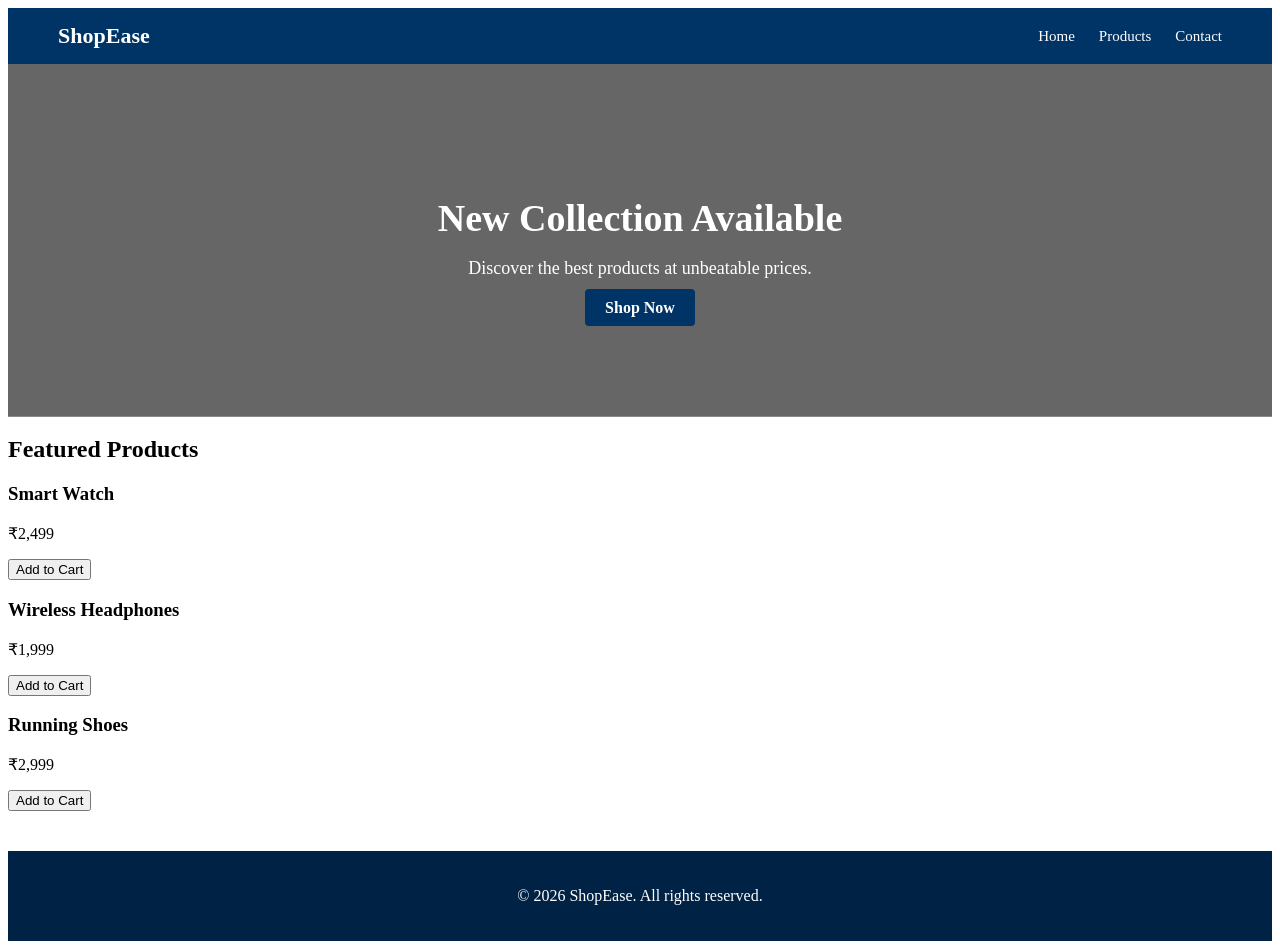
==== index.html @ 4edbe132 "Add files via upload" ====
<!DOCTYPE html>
<html lang="en">
<head>
    <meta charset="UTF-8">
    <meta name="viewport" content="width=device-width, initial-scale=1.0">
    <title>E-Commerce Store</title>
    <link rel="stylesheet" href="style.css">
</head>
<body>

    <!-- Header / Navbar -->
    <header>
        <div class="logo">ShopEase</div>
        <nav>
            <a href="#">Home</a>
            <a href="#products">Products</a>
            <a href="#contact">Contact</a>
        </nav>
    </header>

    <!-- Hero Section -->
    <section class="hero">
        <h1>New Collection Available</h1>
        <p>Discover the best products at unbeatable prices.</p>
        <a href="#products" class="btn">Shop Now</a>
    </section>

    <!-- Products Section -->
    <section id="products" class="products-section">
        <h2>Featured Products</h2>
        <div class="product-container">
            <div class="product-card">
                <h3>Smart Watch</h3>
                <p>₹2,499</p>
                <button>Add to Cart</button>
            </div>
            <div class="product-card">
                <h3>Wireless Headphones</h3>
                <p>₹1,999</p>
                <button>Add to Cart</button>
            </div>
            <div class="product-card">
                <h3>Running Shoes</h3>
                <p>₹2,999</p>
                <button>Add to Cart</button>
            </div>
        </div>
    </section>

    <!-- Footer -->
    <footer>
        <p>&copy; 2026 ShopEase. All rights reserved.</p>
    </footer>

</body>
</html>
---- style.css ----
* General Reset */
body {
    font-family: Arial, sans-serif;
    margin: 0;
    padding: 0;
    background-color: #f9f9f9;
}

/* Header / Navbar */
header {
    background-color: #003366;
    color: white;
    display: flex;
    justify-content: space-between;
    align-items: center;
    padding: 15px 50px;
}

header .logo {
    font-size: 22px;
    font-weight: bold;
}

header nav a {
    color: white;
    text-decoration: none;
    margin-left: 20px;
    font-size: 15px;
}

header nav a:hover {
    color: #ffcc00;
}

/* Hero Section */
.hero {
    background: linear-gradient(rgba(0,0,0,0.6), rgba(0,0,0,0.6)), url('https://images.unsplash.com/photo-1523050854058-8df90110c9f1?auto=format&fit=crop&w=1200&q=80');
    background-size: cover;
    background-position: center;
    color: white;
    text-align: center;
    padding: 100px 20px;
}

.hero h1 {
    font-size: 38px;
    margin-bottom: 10px;
}

.hero p {
    font-size: 18px;
    margin-bottom: 20px;
}

.btn {
    background-color: #003366;
    color: white;
    padding: 10px 20px;
    text-decoration: none;
    border-radius: 4px;
    font-weight: bold;
}

.btn:hover {
    background-color: #002244;
}

/* Courses Section */
.courses-section {
    padding: 40px 20px;
    text-align: center;
}

.course-container {
    display: flex;
    justify-content: center;
    gap: 20px;
    flex-wrap: wrap;
    margin-top: 20px;
}

.course-card {
    background: white;
    padding: 20px;
    border-radius: 6px;
    box-shadow: 0 0 8px rgba(0,0,0,0.1);
    width: 240px;
    text-align: center;
}

.course-card h3 {
    color: #003366;
    margin-bottom: 10px;
}

.course-card p {
    color: #555;
    font-size: 14px;
}

/* Footer Section */
footer 
{
    background-color: #002244;
    color: white;
    text-align: center;
    padding: 20px 0;
    margin-top: 40px;
}
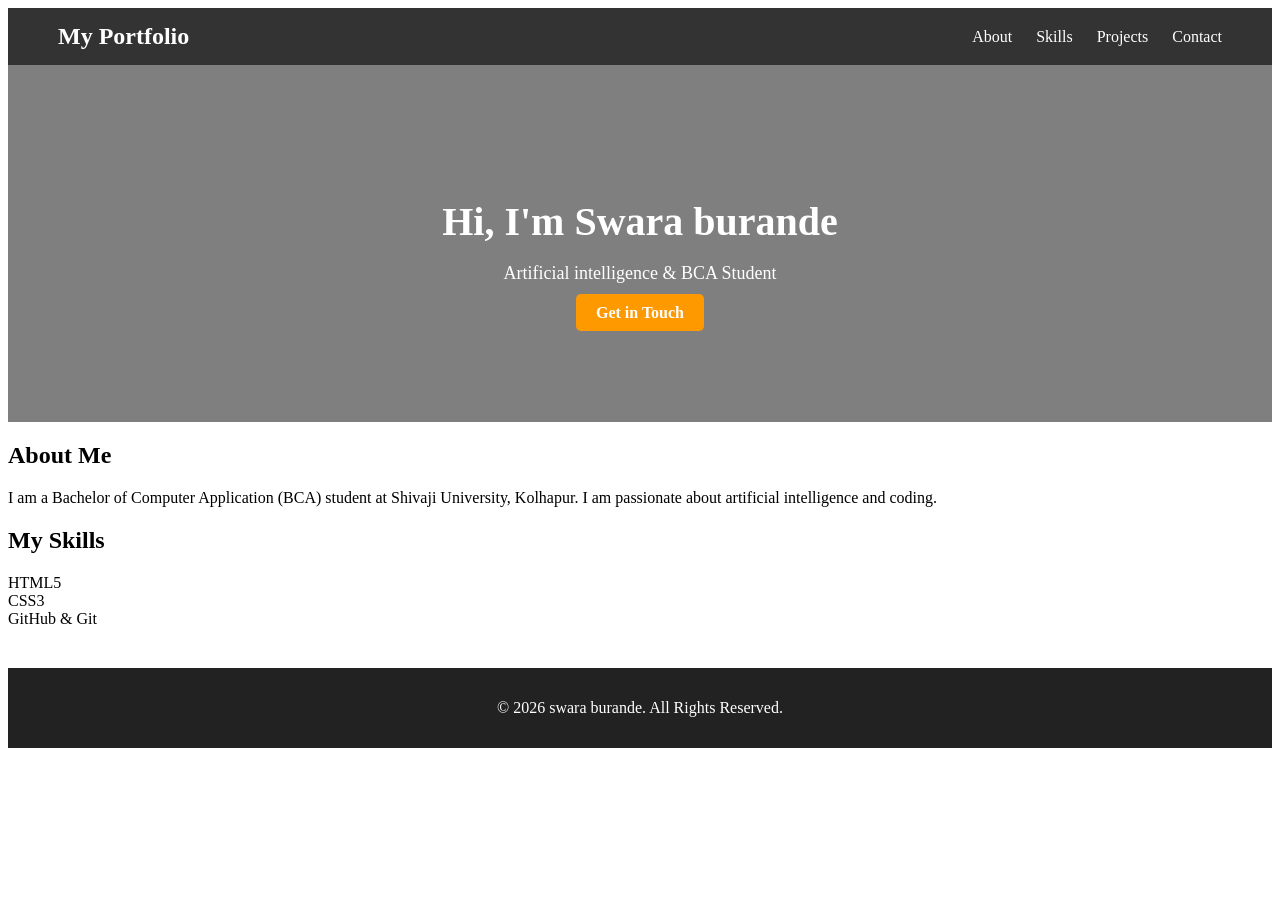
==== commit 6c9f0ccc: "Add files via upload" ====
--- a/index.html
+++ b/index.html
@@ -2,55 +2,46 @@
 <html lang="en">
 <head>
     <meta charset="UTF-8">
-    <meta name="viewport" content="width=device-width, initial-scale=1.0">
-    <title>E-Commerce Store</title>
+    <meta name="viewport" 
+    content="width=device-width, initial-scale=1.0">
+    <title>Portfolio - swara burande</title>
     <link rel="stylesheet" href="style.css">
 </head>
 <body>
-
-    <!-- Header / Navbar -->
     <header>
-        <div class="logo">ShopEase</div>
+        <div class="logo">My Portfolio</div>
         <nav>
-            <a href="#">Home</a>
-            <a href="#products">Products</a>
+            <a href="#about">About</a>
+            <a href="#skills">Skills</a>
+            <a href="#projects">Projects</a>
             <a href="#contact">Contact</a>
         </nav>
     </header>
 
-    <!-- Hero Section -->
     <section class="hero">
-        <h1>New Collection Available</h1>
-        <p>Discover the best products at unbeatable prices.</p>
-        <a href="#products" class="btn">Shop Now</a>
+        <div class="hero-content">
+            <h1>Hi, I'm <span class="highlight">Swara burande</span></h1>
+            <p>Artificial intelligence & BCA Student</p>
+            <a href="#contact" class="btn">Get in Touch</a>
+             </div>
     </section>
 
-    <!-- Products Section -->
-    <section id="products" class="products-section">
-        <h2>Featured Products</h2>
-        <div class="product-container">
-            <div class="product-card">
-                <h3>Smart Watch</h3>
-                <p>₹2,499</p>
-                <button>Add to Cart</button>
-            </div>
-            <div class="product-card">
-                <h3>Wireless Headphones</h3>
-                <p>₹1,999</p>
-                <button>Add to Cart</button>
-            </div>
-            <div class="product-card">
-                <h3>Running Shoes</h3>
-                <p>₹2,999</p>
-                <button>Add to Cart</button>
-            </div>
+    <section id="about" class="section">
+        <h2>About Me</h2>
+        <p>I am a Bachelor of Computer Application (BCA) student at Shivaji University, Kolhapur. I am passionate about artificial intelligence and coding.</p>
+    </section>
+
+    <section id="skills" class="section bg-light">
+        <h2>My Skills</h2>
+        <div class="skills-grid">
+            <div class="skill-card">HTML5</div>
+            <div class="skill-card">CSS3</div>
+            <div class="skill-card">GitHub & Git</div>
         </div>
     </section>
 
-    <!-- Footer -->
     <footer>
-        <p>&copy; 2026 ShopEase. All rights reserved.</p>
+        <p>&copy; 2026 swara burande. All Rights Reserved.</p>
     </footer>
-
 </body>
 </html>
--- a/style.css
+++ b/style.css
@@ -3,13 +3,13 @@
     font-family: Arial, sans-serif;
     margin: 0;
     padding: 0;
-    background-color: #f9f9f9;
+    background-color: #f4f4f4;
 }
 
-/* Header / Navbar */
+/* Header / Navbar Styling */
 header {
-    background-color: #003366;
-    color: white;
+    background-color: #333;
+    color: #fff;
     display: flex;
     justify-content: space-between;
     align-items: center;
@@ -17,24 +17,25 @@
 }
 
 header .logo {
-    font-size: 22px;
+    font-size: 24px;
     font-weight: bold;
 }
 
 header nav a {
-    color: white;
+    color: #fff;
     text-decoration: none;
     margin-left: 20px;
-    font-size: 15px;
+    font-size: 16px;
 }
 
 header nav a:hover {
-    color: #ffcc00;
+    color: #ff9900;
 }
 
-/* Hero Section */
-.hero {
-    background: linear-gradient(rgba(0,0,0,0.6), rgba(0,0,0,0.6)), url('https://images.unsplash.com/photo-1523050854058-8df90110c9f1?auto=format&fit=crop&w=1200&q=80');
+/* Hero Section Styling */
+.hero 
+{
+    background: linear-gradient(rgba(0,0,0,0.5), rgba(0,0,0,0.5));
     background-size: cover;
     background-position: center;
     color: white;
@@ -43,7 +44,7 @@
 }
 
 .hero h1 {
-    font-size: 38px;
+    font-size: 40px;
     margin-bottom: 10px;
 }
 
@@ -53,25 +54,25 @@
 }
 
 .btn {
-    background-color: #003366;
+    background-color: #ff9900;
     color: white;
     padding: 10px 20px;
     text-decoration: none;
-    border-radius: 4px;
+    border-radius: 5px;
     font-weight: bold;
 }
 
 .btn:hover {
-    background-color: #002244;
+    background-color: #e68a00;
 }
 
-/* Courses Section */
-.courses-section {
+/* Products Section Styling */
+.products-section {
     padding: 40px 20px;
     text-align: center;
 }
 
-.course-container {
+.product-container {
     display: flex;
     justify-content: center;
     gap: 20px;
@@ -79,31 +80,45 @@
     margin-top: 20px;
 }
 
-.course-card {
+.product-card {
     background: white;
     padding: 20px;
-    border-radius: 6px;
-    box-shadow: 0 0 8px rgba(0,0,0,0.1);
-    width: 240px;
+    border-radius: 8px;
+    box-shadow: 0 0 10px rgba(0,0,0,0.1);
+    width: 220px;
     text-align: center;
 }
 
-.course-card h3 {
-    color: #003366;
+.product-card h3 {
     margin-bottom: 10px;
+    color: #333;
 }
 
-.course-card p {
-    color: #555;
-    font-size: 14px;
+.product-card p {
+    color: #27ae60;
+    font-size: 18px;
+    font-weight: bold;
+    margin-bottom: 15px;
 }
 
-/* Footer Section */
-footer 
-{
-    background-color: #002244;
+.product-card button {
+    background-color: #333;
+    color: white;
+    border: none;
+    padding: 8px 15px;
+    border-radius: 4px;
+    cursor: pointer;
+}
+
+.product-card button:hover {
+    background-color: #ff9900;
+}
+
+/* Footer Styling */
+footer {
+    background-color: #222;
     color: white;
     text-align: center;
-    padding: 20px 0;
+    padding: 15px 0;
     margin-top: 40px;
 }
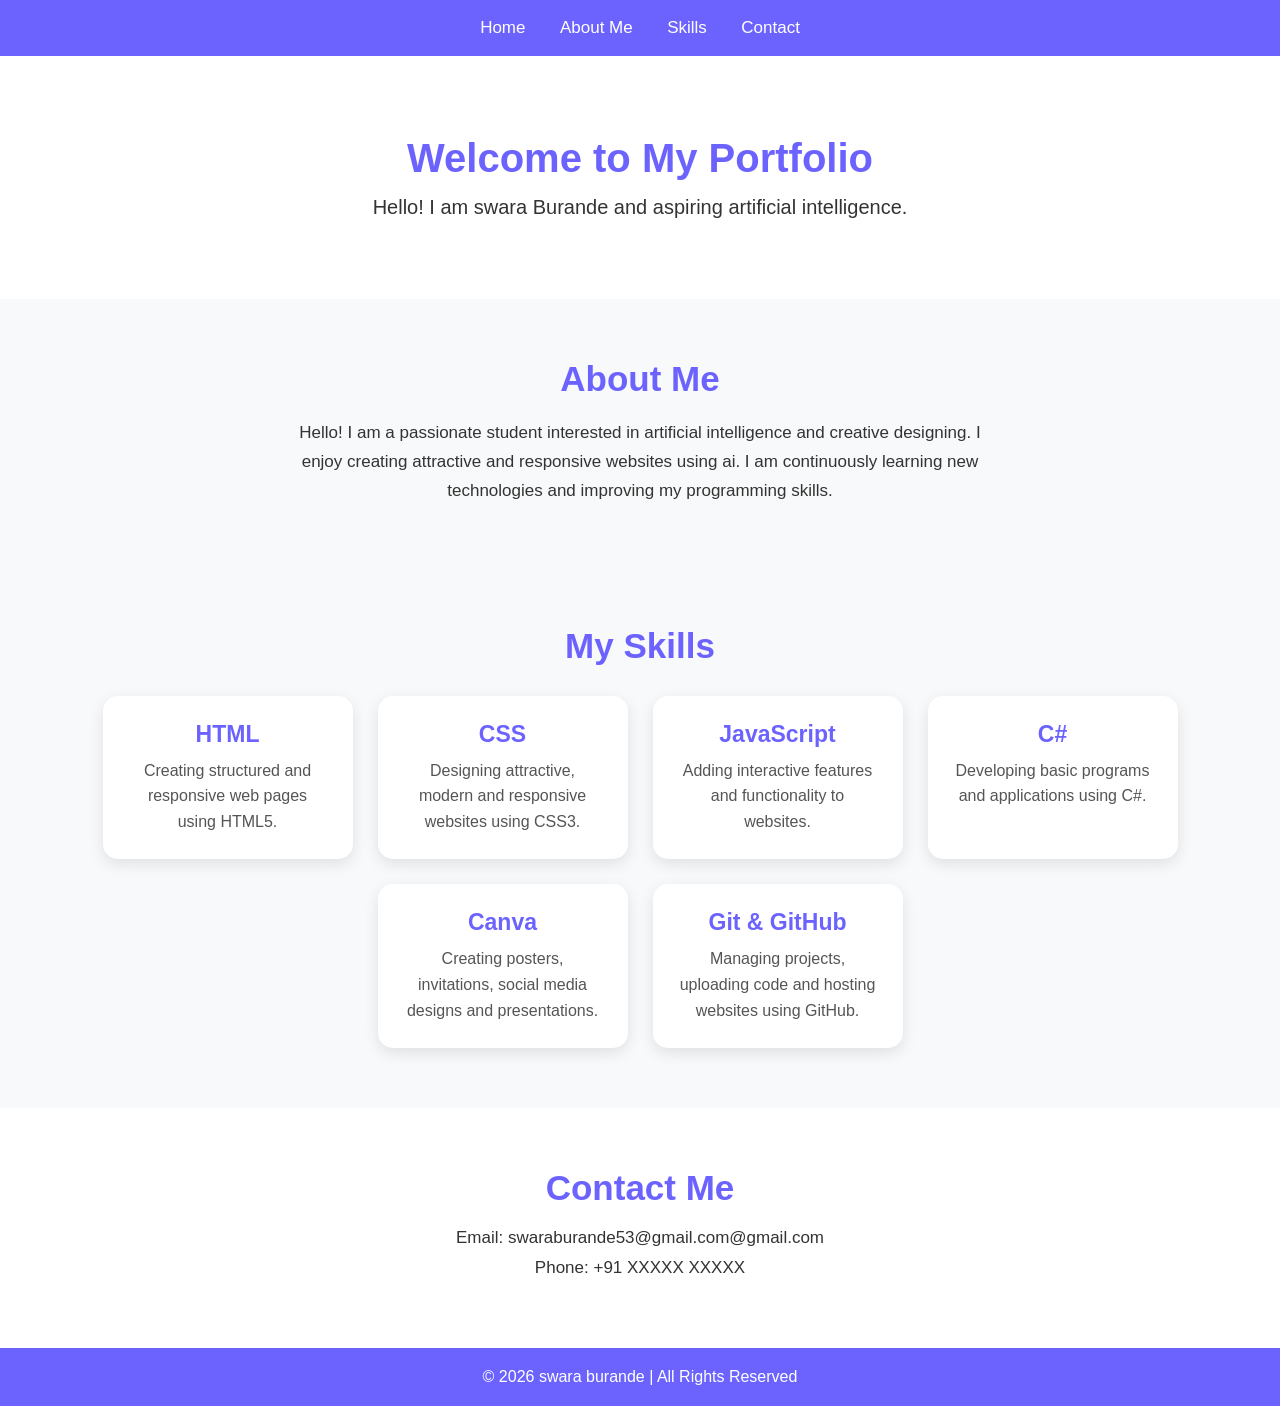
==== commit 5bd0b7ea: "Add files via upload" ====
--- a/index.html
+++ b/index.html
@@ -2,46 +2,267 @@
 <html lang="en">
 <head>
     <meta charset="UTF-8">
-    <meta name="viewport" 
-    content="width=device-width, initial-scale=1.0">
-    <title>Portfolio - swara burande</title>
-    <link rel="stylesheet" href="style.css">
+    <meta name="viewport" content="width=device-width, initial-scale=1.0">
+
+    <title>My Portfolio</title>
+
+    <style>
+        * {
+            margin: 0;
+            padding: 0;
+            box-sizing: border-box;
+            font-family: Arial, sans-serif;
+        }
+
+        body {
+            background: #f8f9fa;
+            color: #333;
+        }
+
+        /* Navigation */
+        nav {
+            background: #6c63ff;
+            padding: 18px;
+            text-align: center;
+        }
+
+        nav a {
+            color: white;
+            text-decoration: none;
+            margin: 0 15px;
+            font-size: 17px;
+        }
+
+        nav a:hover {
+            color: #ffd700;
+        }
+
+        /* Home */
+        .home {
+            text-align: center;
+            padding: 80px 20px;
+            background: white;
+        }
+
+        .home h1 {
+            font-size: 40px;
+            color: #6c63ff;
+        }
+
+        .home p {
+            margin-top: 15px;
+            font-size: 20px;
+        }
+
+        /* About */
+        #about {
+            padding: 60px 20px;
+            text-align: center;
+        }
+
+        #about h2 {
+            font-size: 35px;
+            margin-bottom: 20px;
+            color: #6c63ff;
+        }
+
+        #about p {
+            max-width: 700px;
+            margin: auto;
+            line-height: 1.7;
+            font-size: 17px;
+        }
+
+        /* Skills */
+        #skills {
+            padding: 60px 20px;
+            text-align: center;
+            background: #f8f9fa;
+        }
+
+        #skills h2 {
+            font-size: 35px;
+            margin-bottom: 30px;
+            color: #6c63ff;
+        }
+
+        .skills-container {
+            display: flex;
+            flex-wrap: wrap;
+            justify-content: center;
+            gap: 25px;
+        }
+
+        .skill {
+            width: 250px;
+            padding: 25px;
+            background: white;
+            border-radius: 15px;
+            box-shadow: 0 5px 15px rgba(0,0,0,0.1);
+            transition: 0.3s;
+        }
+
+        .skill:hover {
+            transform: translateY(-10px);
+        }
+
+        .skill h3 {
+            color: #6c63ff;
+            font-size: 23px;
+            margin-bottom: 10px;
+        }
+
+        .skill p {
+            color: #555;
+            line-height: 1.6;
+        }
+
+        /* Contact */
+        #contact {
+            padding: 60px 20px;
+            text-align: center;
+            background: white;
+        }
+
+        #contact h2 {
+            color: #6c63ff;
+            font-size: 35px;
+            margin-bottom: 20px;
+        }
+
+        #contact p {
+            margin: 10px;
+            font-size: 17px;
+        }
+
+        /* Footer */
+        footer {
+            background: #6c63ff;
+            color: white;
+            text-align: center;
+            padding: 20px;
+        }
+
+        /* Mobile Responsive */
+        @media (max-width: 600px) {
+
+            nav a {
+                display: block;
+                margin: 10px;
+            }
+
+            .home h1 {
+                font-size: 32px;
+            }
+
+            .skill {
+                width: 90%;
+            }
+        }
+    </style>
 </head>
+
 <body>
-    <header>
-        <div class="logo">My Portfolio</div>
-        <nav>
-            <a href="#about">About</a>
-            <a href="#skills">Skills</a>
-            <a href="#projects">Projects</a>
-            <a href="#contact">Contact</a>
-        </nav>
-    </header>
-
-    <section class="hero">
-        <div class="hero-content">
-            <h1>Hi, I'm <span class="highlight">Swara burande</span></h1>
-            <p>Artificial intelligence & BCA Student</p>
-            <a href="#contact" class="btn">Get in Touch</a>
-             </div>
-    </section>
-
-    <section id="about" class="section">
+
+    <!-- Navigation -->
+    <nav>
+        <a href="#home">Home</a>
+        <a href="#about">About Me</a>
+        <a href="#skills">Skills</a>
+        <a href="#contact">Contact</a>
+    </nav>
+
+    <!-- Home -->
+    <section class="home" id="home">
+        <h1>Welcome to My Portfolio</h1>
+        <p>Hello! I am swara Burande and aspiring artificial intelligence.</p>
+    </section>
+
+    <!-- About Me -->
+    <section id="about">
         <h2>About Me</h2>
-        <p>I am a Bachelor of Computer Application (BCA) student at Shivaji University, Kolhapur. I am passionate about artificial intelligence and coding.</p>
-    </section>
-
-    <section id="skills" class="section bg-light">
+
+        <p>
+            Hello! I am a passionate student interested in artificial intelligence 
+            and creative designing. I enjoy creating attractive and
+            responsive websites using ai. I am continuously
+            learning new technologies and improving my programming skills.
+        </p>
+    </section>
+
+    <!-- Skills -->
+    <section id="skills">
+
         <h2>My Skills</h2>
-        <div class="skills-grid">
-            <div class="skill-card">HTML5</div>
-            <div class="skill-card">CSS3</div>
-            <div class="skill-card">GitHub & Git</div>
+
+        <div class="skills-container">
+
+            <div class="skill">
+                <h3>HTML</h3>
+                <p>
+                    Creating structured and responsive web pages
+                    using HTML5.
+                </p>
+            </div>
+
+            <div class="skill">
+                <h3>CSS</h3>
+                <p>
+                    Designing attractive, modern and responsive
+                    websites using CSS3.
+                </p>
+            </div>
+
+            <div class="skill">
+                <h3>JavaScript</h3>
+                <p>
+                    Adding interactive features and functionality
+                    to websites.
+                </p>
+            </div>
+
+            <div class="skill">
+                <h3>C#</h3>
+                <p>
+                    Developing basic programs and applications
+                    using C#.
+                </p>
+            </div>
+
+            <div class="skill">
+                <h3>Canva</h3>
+                <p>
+                    Creating posters, invitations, social media
+                    designs and presentations.
+                </p>
+            </div>
+
+            <div class="skill">
+                <h3>Git & GitHub</h3>
+                <p>
+                    Managing projects, uploading code and hosting
+                    websites using GitHub.
+                </p>
+            </div>
+
         </div>
-    </section>
-
+
+    </section>
+
+    <!-- Contact -->
+    <section id="contact">
+
+        <h2>Contact Me</h2>
+
+        <p>Email: swaraburande53@gmail.com@gmail.com</p>
+        <p>Phone: +91 XXXXX XXXXX</p>
+
+    </section>
+
+    <!-- Footer -->
     <footer>
-        <p>&copy; 2026 swara burande. All Rights Reserved.</p>
+        <p>© 2026 swara burande | All Rights Reserved</p>
     </footer>
+
 </body>
-</html>
+</html>
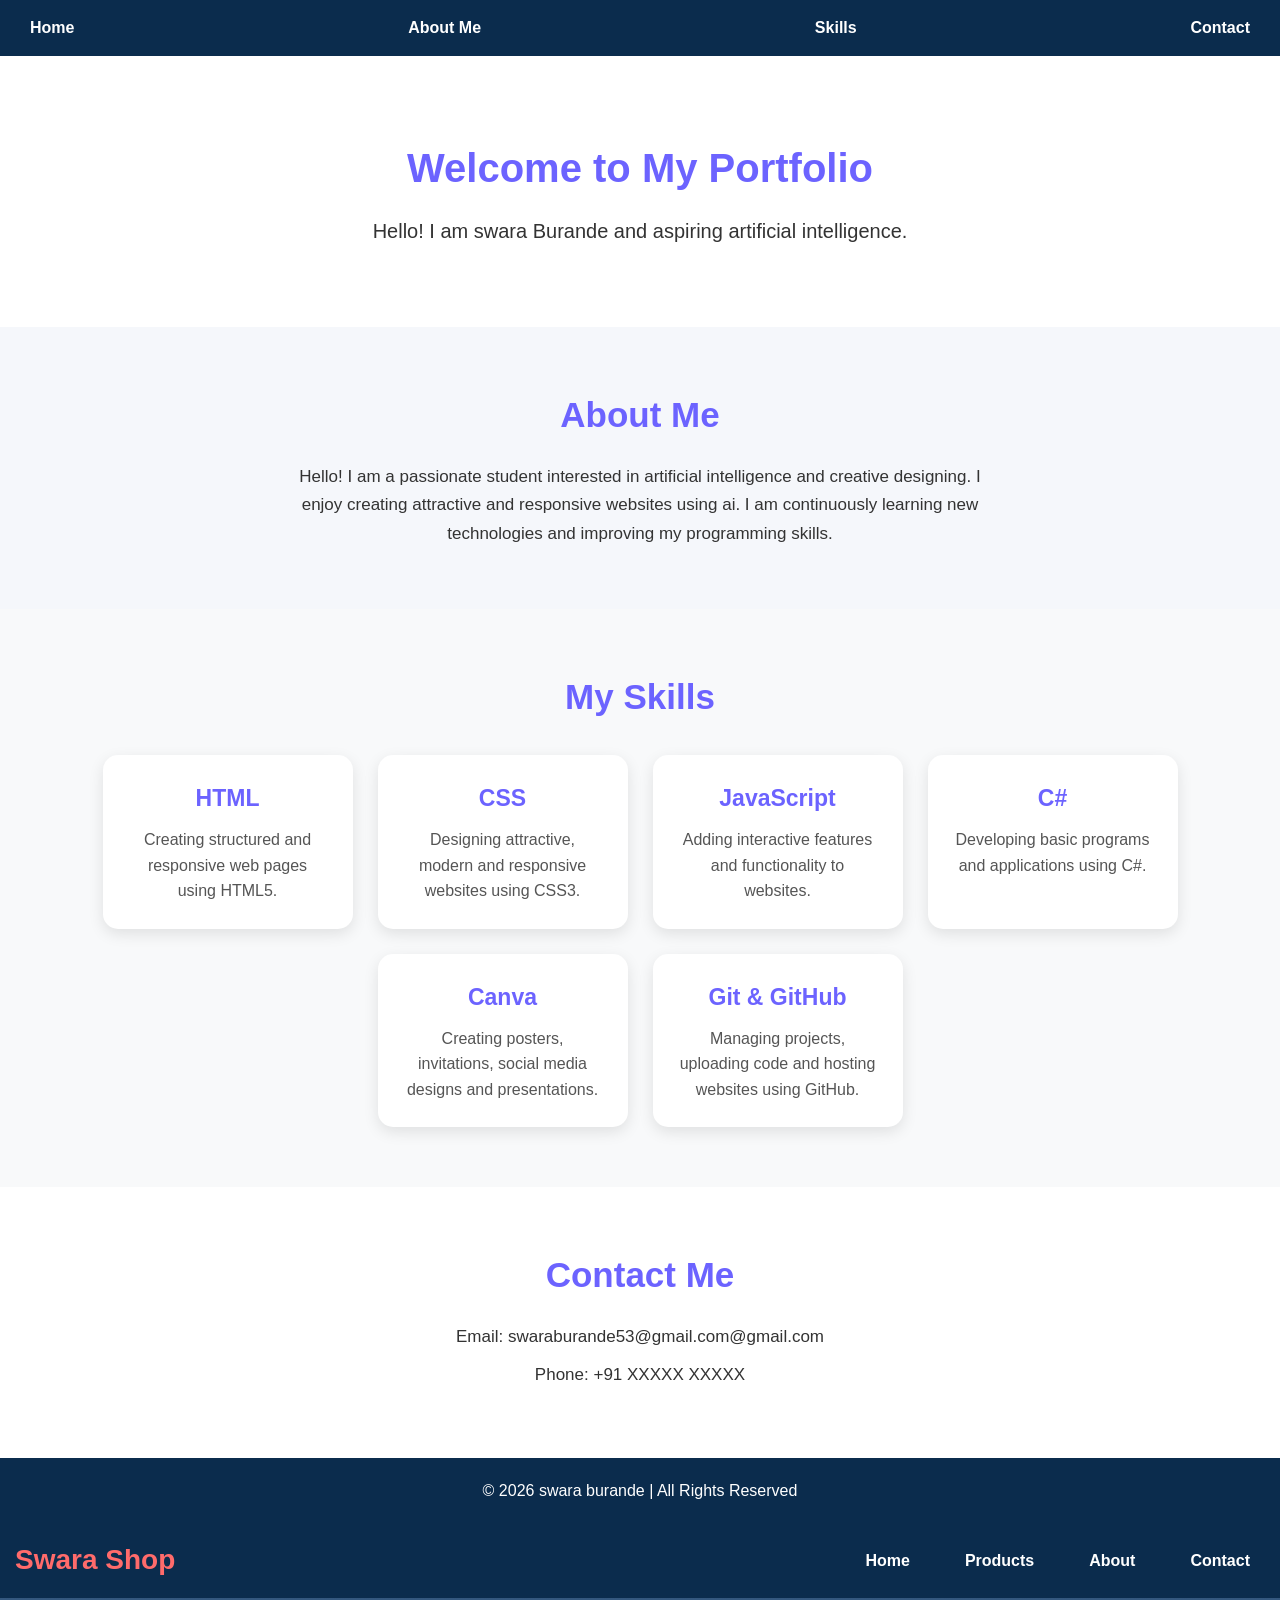
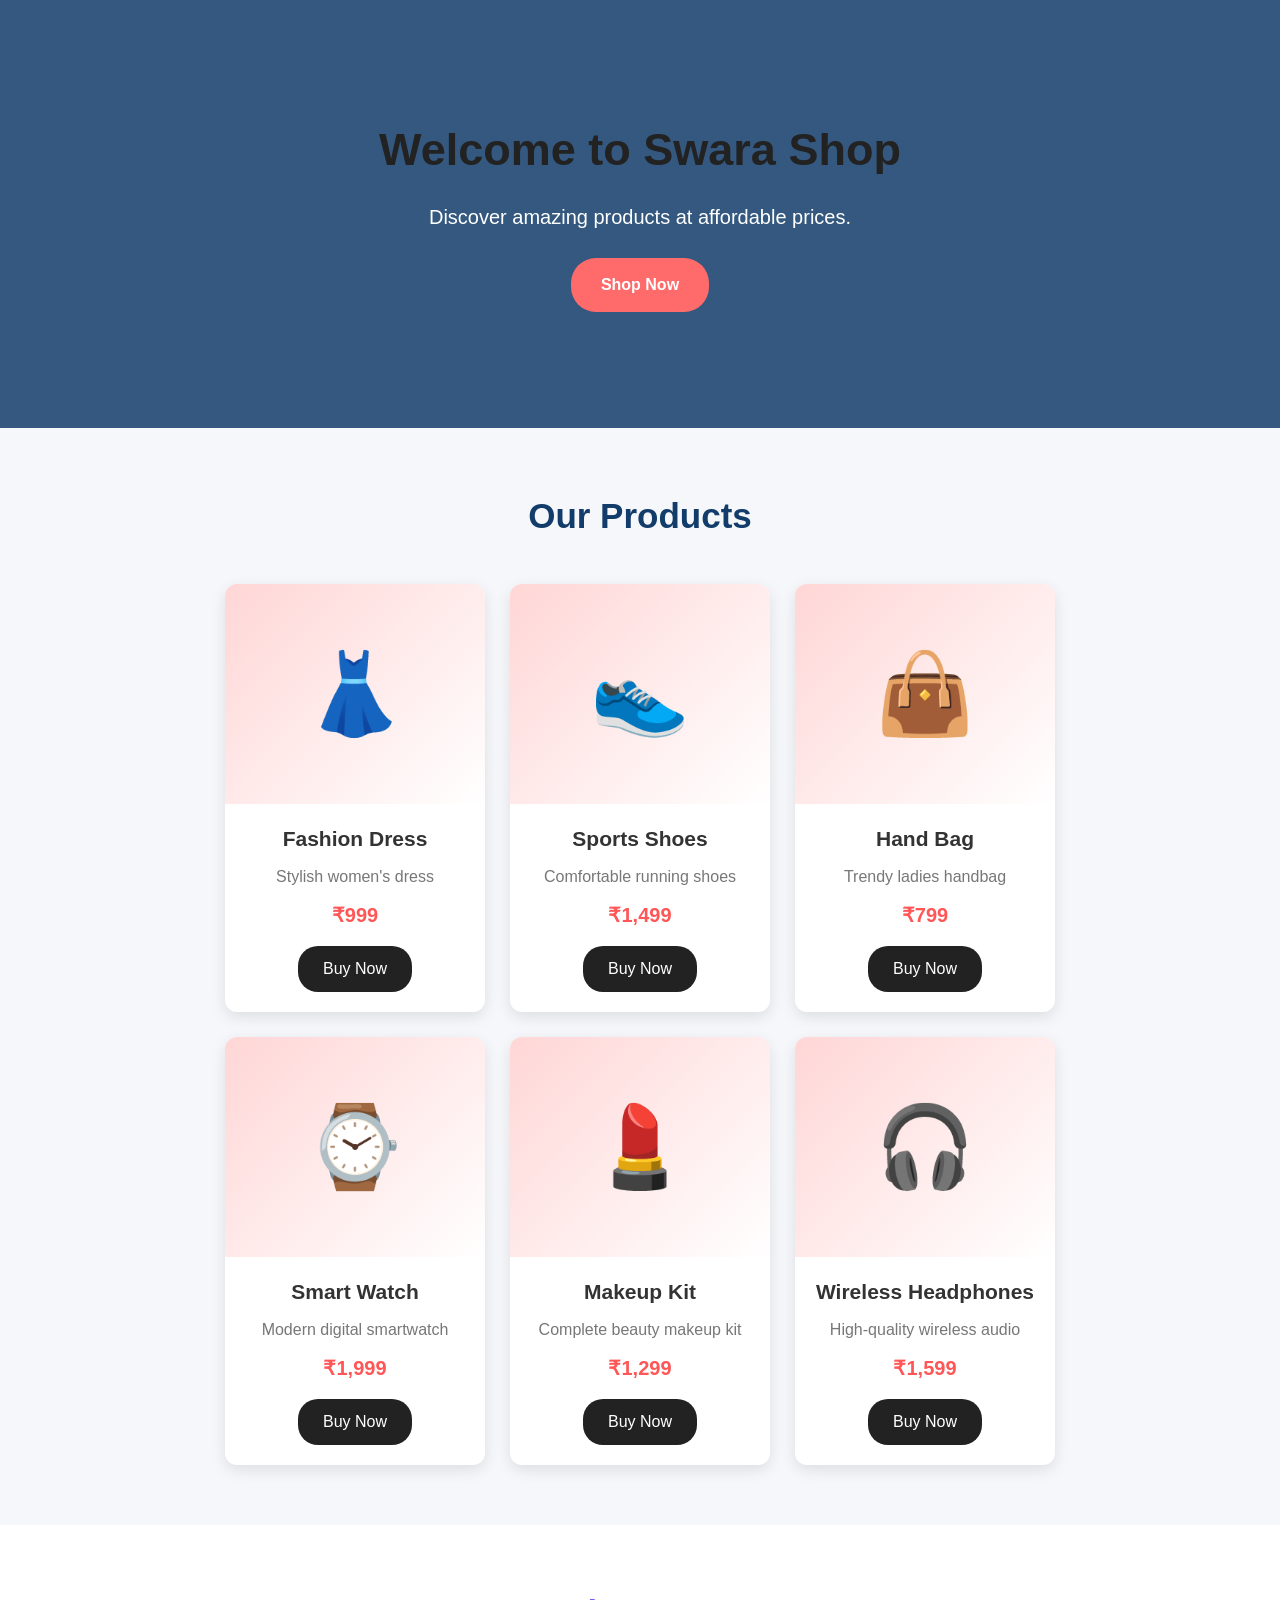
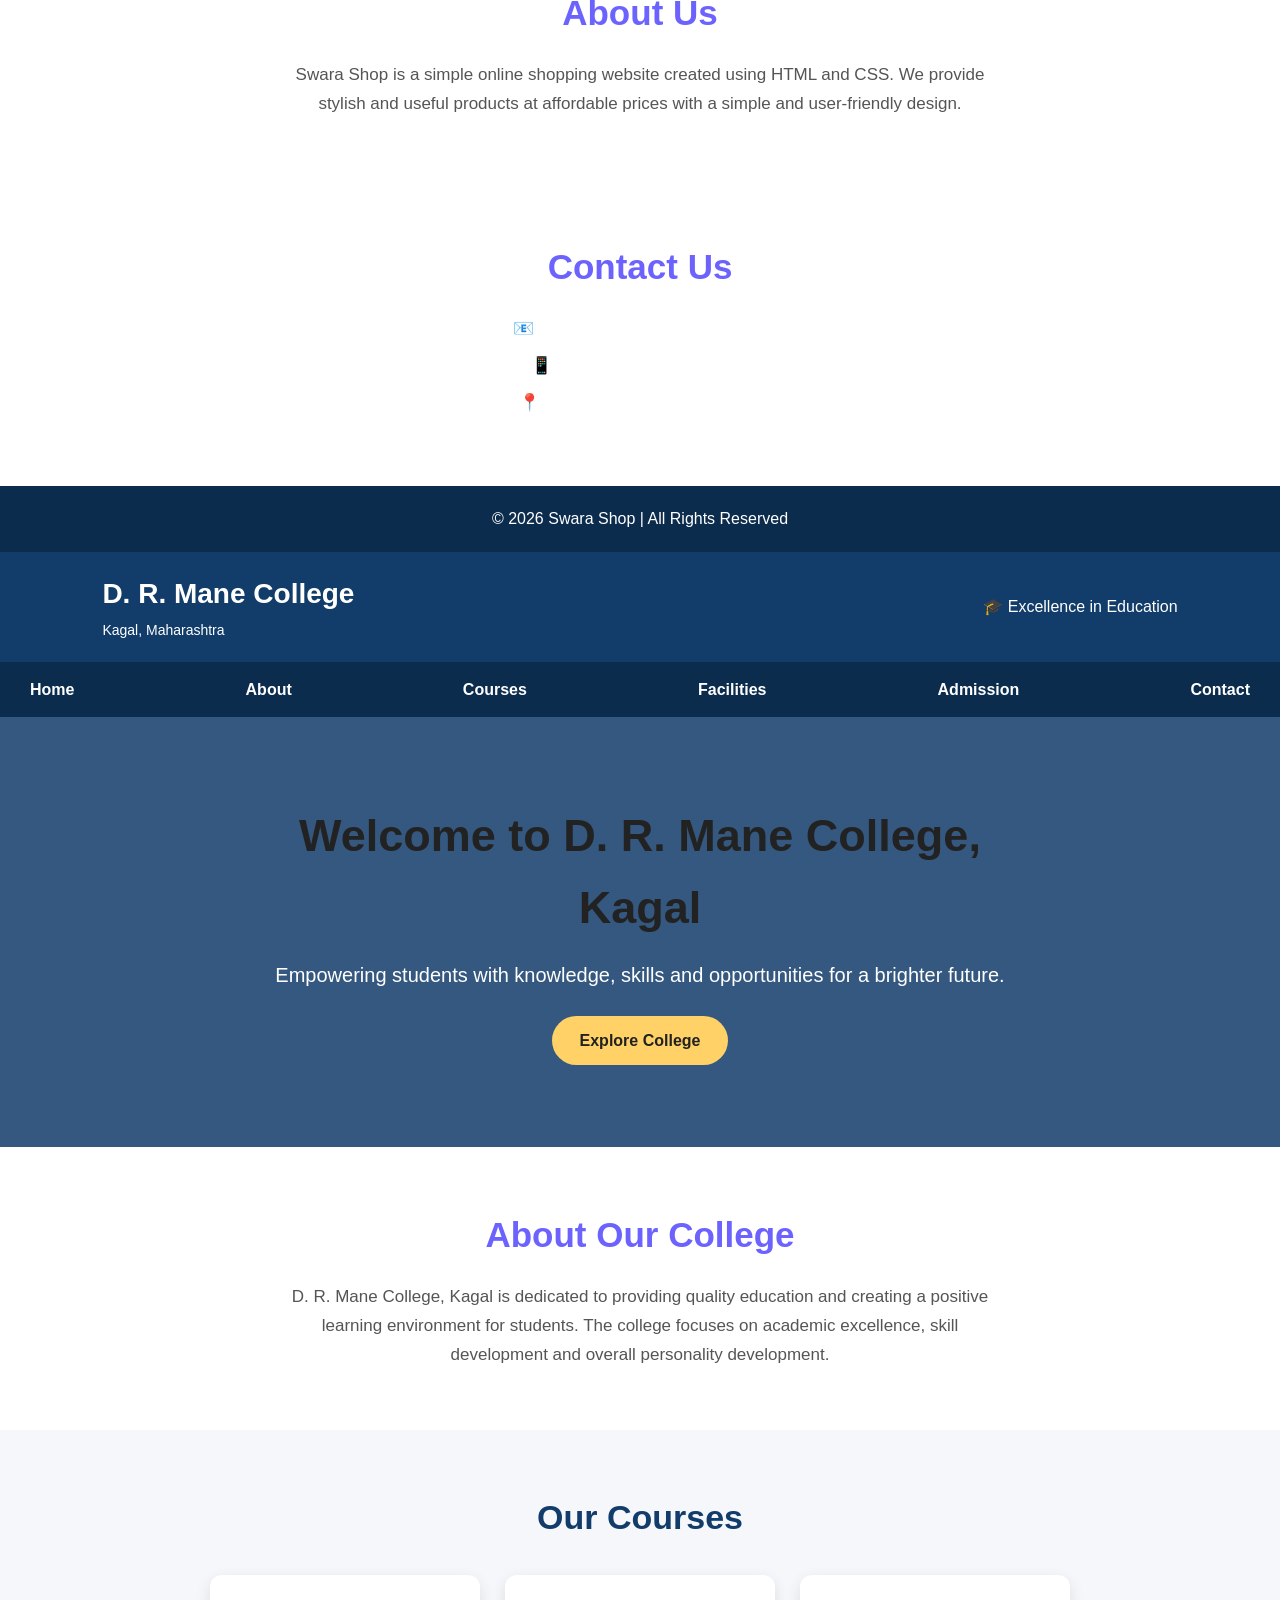
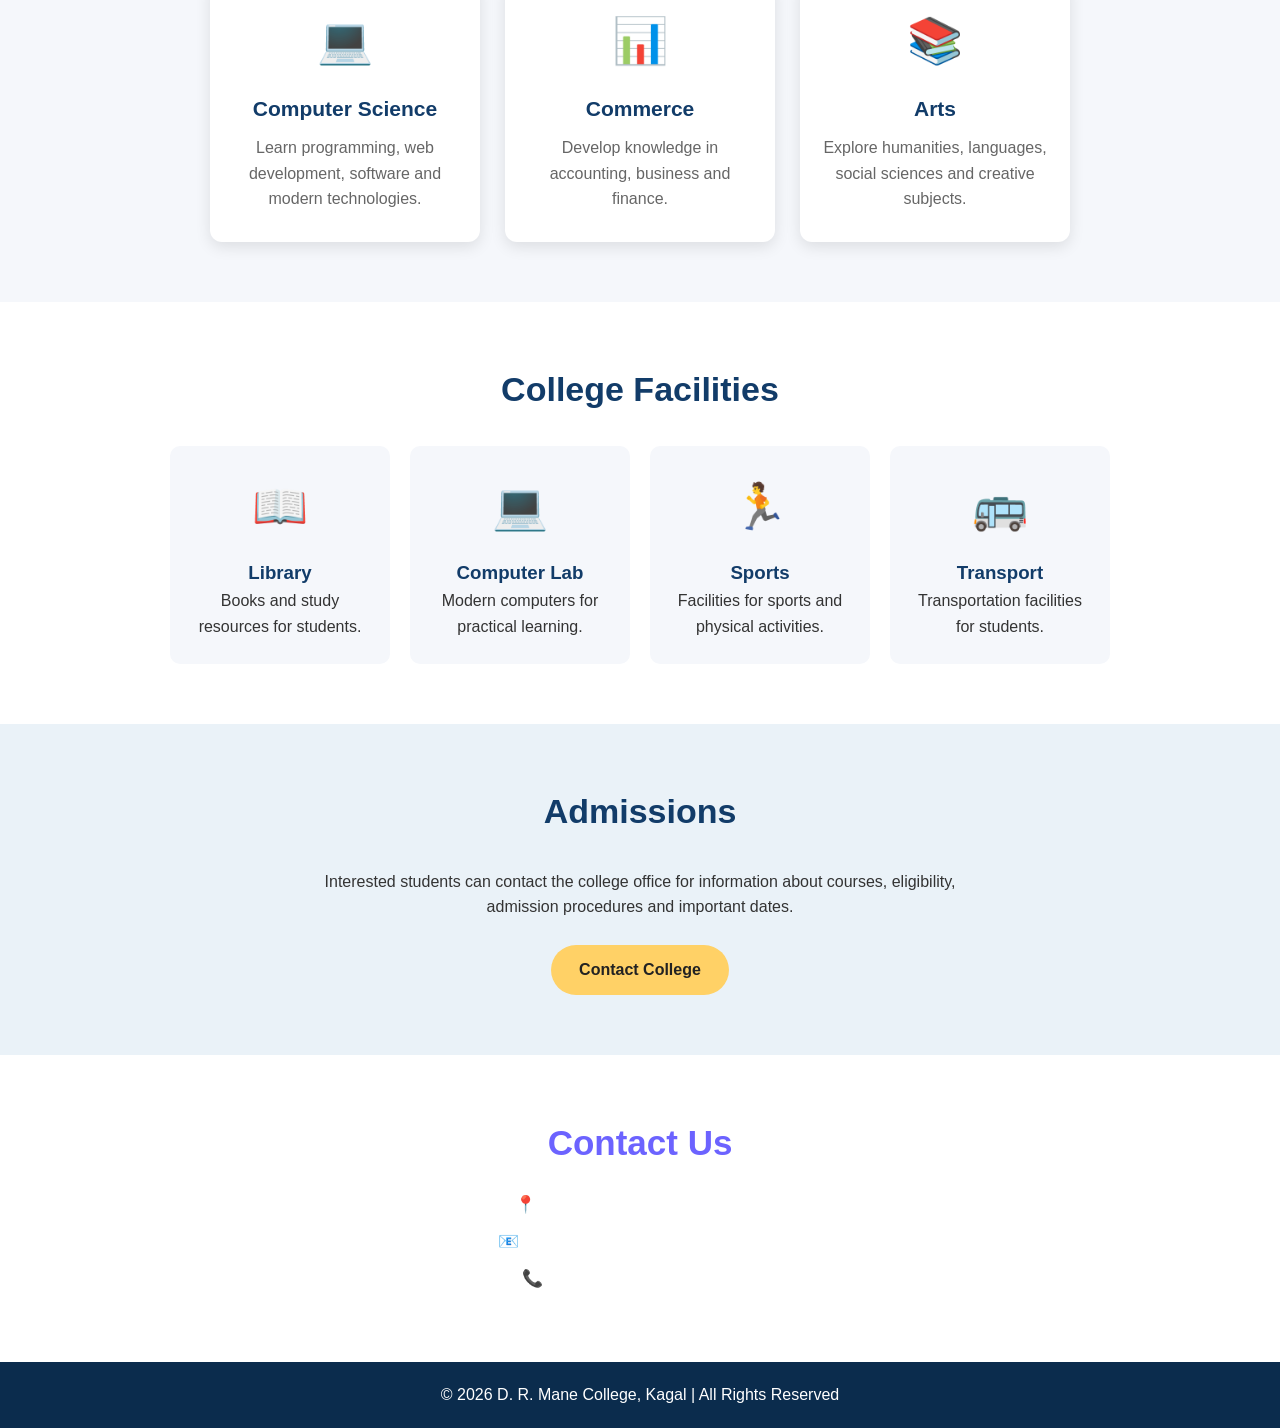
==== commit 7f45ffba: "Add files via upload" ====
--- a/index.html
+++ b/index.html
@@ -265,4 +265,895 @@
     </footer>
 
 </body>
+</html>
+<!DOCTYPE html>
+<html lang="en">
+<head>
+    <meta charset="UTF-8">
+    <meta name="viewport" content="width=device-width, initial-scale=1.0">
+
+    <title>Swara Shop - E-Commerce Website</title>
+
+    <style>
+        * {
+            margin: 0;
+            padding: 0;
+            box-sizing: border-box;
+            font-family: Arial, sans-serif;
+        }
+
+        body {
+            background-color: #f7f7f7;
+            color: #333;
+        }
+
+        /* Navigation Bar */
+        nav {
+            background: #222;
+            color: white;
+            display: flex;
+            justify-content: space-between;
+            align-items: center;
+            padding: 18px 8%;
+        }
+
+        nav h1 {
+            color: #ff6b6b;
+            font-size: 28px;
+        }
+
+        nav ul {
+            list-style: none;
+            display: flex;
+            gap: 25px;
+        }
+
+        nav ul li a {
+            color: white;
+            text-decoration: none;
+            font-size: 16px;
+        }
+
+        nav ul li a:hover {
+            color: #ff6b6b;
+        }
+
+        /* Hero Section */
+        .hero {
+            min-height: 450px;
+            display: flex;
+            justify-content: center;
+            align-items: center;
+            text-align: center;
+            background: linear-gradient(135deg, #ffe0e0, #fff);
+            padding: 50px 20px;
+        }
+
+        .hero-content h2 {
+            font-size: 48px;
+            color: #222;
+            margin-bottom: 15px;
+        }
+
+        .hero-content p {
+            font-size: 20px;
+            margin-bottom: 25px;
+        }
+
+        .shop-btn {
+            display: inline-block;
+            background: #ff6b6b;
+            color: white;
+            padding: 14px 30px;
+            text-decoration: none;
+            border-radius: 25px;
+            font-weight: bold;
+        }
+
+        .shop-btn:hover {
+            background: #e94f4f;
+        }
+
+        /* Products Section */
+        .products {
+            padding: 60px 8%;
+        }
+
+        .products h2 {
+            text-align: center;
+            font-size: 35px;
+            margin-bottom: 40px;
+        }
+
+        .product-container {
+            display: flex;
+            justify-content: center;
+            flex-wrap: wrap;
+            gap: 25px;
+        }
+
+        /* Product Card */
+        .product-card {
+            width: 260px;
+            background: white;
+            border-radius: 12px;
+            overflow: hidden;
+            box-shadow: 0 5px 15px rgba(0,0,0,0.1);
+            transition: 0.3s;
+            text-align: center;
+            padding-bottom: 20px;
+        }
+
+        .product-card:hover {
+            transform: translateY(-8px);
+        }
+
+        .product-image {
+            height: 220px;
+            background: linear-gradient(135deg, #ffd6d6, #fff);
+            display: flex;
+            justify-content: center;
+            align-items: center;
+            font-size: 80px;
+        }
+
+        .product-card h3 {
+            font-size: 21px;
+            margin: 18px 0 8px;
+        }
+
+        .product-card p {
+            color: #777;
+            margin-bottom: 10px;
+        }
+
+        .price {
+            color: #ff5757;
+            font-size: 20px;
+            font-weight: bold;
+            margin-bottom: 15px;
+        }
+
+        .buy-btn {
+            display: inline-block;
+            background: #222;
+            color: white;
+            padding: 10px 25px;
+            border-radius: 20px;
+            text-decoration: none;
+        }
+
+        .buy-btn:hover {
+            background: #ff6b6b;
+        }
+
+        /* About Section */
+        .about {
+            background: white;
+            padding: 60px 20px;
+            text-align: center;
+        }
+
+        .about h2 {
+            font-size: 35px;
+            margin-bottom: 20px;
+        }
+
+        .about p {
+            max-width: 700px;
+            margin: auto;
+            line-height: 1.7;
+            color: #555;
+        }
+
+        /* Contact Section */
+        .contact {
+            padding: 60px 20px;
+            text-align: center;
+            background: #ffe0e0;
+        }
+
+        .contact h2 {
+            font-size: 35px;
+            margin-bottom: 20px;
+        }
+
+        .contact p {
+            margin: 10px;
+        }
+
+        /* Footer */
+        footer {
+            background: #222;
+            color: white;
+            text-align: center;
+            padding: 20px;
+        }
+
+        /* Responsive Design */
+        @media (max-width: 700px) {
+
+            nav {
+                flex-direction: column;
+                gap: 15px;
+            }
+
+            nav ul {
+                flex-wrap: wrap;
+                justify-content: center;
+            }
+
+            .hero-content h2 {
+                font-size: 35px;
+            }
+
+            .product-card {
+                width: 90%;
+                max-width: 300px;
+            }
+        }
+    </style>
+</head>
+
+<body>
+
+    <!-- Navigation -->
+    <nav>
+        <h1>Swara Shop</h1>
+
+        <ul>
+            <li><a href="#home">Home</a></li>
+            <li><a href="#products">Products</a></li>
+            <li><a href="#about">About</a></li>
+            <li><a href="#contact">Contact</a></li>
+        </ul>
+    </nav>
+
+
+    <!-- Hero Section -->
+    <section class="hero" id="home">
+
+        <div class="hero-content">
+
+            <h2>Welcome to Swara Shop</h2>
+
+            <p>
+                Discover amazing products at affordable prices.
+            </p>
+
+            <a href="#products" class="shop-btn">
+                Shop Now
+            </a>
+
+        </div>
+
+    </section>
+
+
+    <!-- Products Section -->
+    <section class="products" id="products">
+
+        <h2>Our Products</h2>
+
+        <div class="product-container">
+
+            <!-- Product 1 -->
+            <div class="product-card">
+
+                <div class="product-image">
+                    👗
+                </div>
+
+                <h3>Fashion Dress</h3>
+
+                <p>Stylish women's dress</p>
+
+                <div class="price">₹999</div>
+
+                <a href="#" class="buy-btn">
+                    Buy Now
+                </a>
+
+            </div>
+
+
+            <!-- Product 2 -->
+            <div class="product-card">
+
+                <div class="product-image">
+                    👟
+                </div>
+
+                <h3>Sports Shoes</h3>
+
+                <p>Comfortable running shoes</p>
+
+                <div class="price">₹1,499</div>
+
+                <a href="#" class="buy-btn">
+                    Buy Now
+                </a>
+
+            </div>
+
+
+            <!-- Product 3 -->
+            <div class="product-card">
+
+                <div class="product-image">
+                    👜
+                </div>
+
+                <h3>Hand Bag</h3>
+
+                <p>Trendy ladies handbag</p>
+
+                <div class="price">₹799</div>
+
+                <a href="#" class="buy-btn">
+                    Buy Now
+                </a>
+
+            </div>
+
+
+            <!-- Product 4 -->
+            <div class="product-card">
+
+                <div class="product-image">
+                    ⌚
+                </div>
+
+                <h3>Smart Watch</h3>
+
+                <p>Modern digital smartwatch</p>
+
+                <div class="price">₹1,999</div>
+
+                <a href="#" class="buy-btn">
+                    Buy Now
+                </a>
+
+            </div>
+
+
+            <!-- Product 5 -->
+            <div class="product-card">
+
+                <div class="product-image">
+                    💄
+                </div>
+
+                <h3>Makeup Kit</h3>
+
+                <p>Complete beauty makeup kit</p>
+
+                <div class="price">₹1,299</div>
+
+                <a href="#" class="buy-btn">
+                    Buy Now
+                </a>
+
+            </div>
+
+
+            <!-- Product 6 -->
+            <div class="product-card">
+
+                <div class="product-image">
+                    🎧
+                </div>
+
+                <h3>Wireless Headphones</h3>
+
+                <p>High-quality wireless audio</p>
+
+                <div class="price">₹1,599</div>
+
+                <a href="#" class="buy-btn">
+                    Buy Now
+                </a>
+
+            </div>
+
+        </div>
+
+    </section>
+
+
+    <!-- About Section -->
+    <section class="about" id="about">
+
+        <h2>About Us</h2>
+
+        <p>
+            Swara Shop is a simple online shopping website created
+            using HTML and CSS. We provide stylish and useful products
+            at affordable prices with a simple and user-friendly design.
+        </p>
+
+    </section>
+
+
+    <!-- Contact Section -->
+    <section class="contact" id="contact">
+
+        <h2>Contact Us</h2>
+
+        <p>📧 Email: swarashop@gmail.com</p>
+
+        <p>📱 Phone: +91 98765 43210</p>
+
+        <p>📍 Location: Maharashtra, India</p>
+
+    </section>
+
+
+    <!-- Footer -->
+    <footer>
+
+        <p>
+            © 2026 Swara Shop | All Rights Reserved
+        </p>
+
+    </footer>
+
+</body>
+</html>
+<!DOCTYPE html>
+<html lang="en">
+<head>
+    <meta charset="UTF-8">
+    <meta name="viewport" content="width=device-width, initial-scale=1.0">
+
+    <title>D. R. Mane College, Kagal</title>
+
+    <style>
+        * {
+            margin: 0;
+            padding: 0;
+            box-sizing: border-box;
+            font-family: Arial, sans-serif;
+        }
+
+        body {
+            background-color: #f5f7fb;
+            color: #333;
+            line-height: 1.6;
+        }
+
+        /* Header */
+        header {
+            background: #123c69;
+            color: white;
+            padding: 20px 8%;
+            display: flex;
+            align-items: center;
+            justify-content: space-between;
+            flex-wrap: wrap;
+        }
+
+        .college-name h1 {
+            font-size: 28px;
+        }
+
+        .college-name p {
+            font-size: 14px;
+            margin-top: 3px;
+        }
+
+        /* Navigation */
+        nav {
+            background: #0b2c4d;
+            text-align: center;
+            padding: 15px;
+        }
+
+        nav a {
+            color: white;
+            text-decoration: none;
+            margin: 0 15px;
+            font-size: 16px;
+            font-weight: bold;
+        }
+
+        nav a:hover {
+            color: #ffd166;
+        }
+
+        /* Hero Section */
+        .hero {
+            min-height: 430px;
+            display: flex;
+            justify-content: center;
+            align-items: center;
+            text-align: center;
+            padding: 50px 20px;
+
+            background: linear-gradient(
+                rgba(18, 60, 105, 0.85),
+                rgba(18, 60, 105, 0.85)
+            );
+        }
+
+        .hero-content {
+            color: white;
+            max-width: 800px;
+        }
+
+        .hero-content h2 {
+            font-size: 45px;
+            margin-bottom: 15px;
+        }
+
+        .hero-content p {
+            font-size: 20px;
+            margin-bottom: 25px;
+        }
+
+        .btn {
+            display: inline-block;
+            background: #ffd166;
+            color: #222;
+            padding: 12px 28px;
+            border-radius: 25px;
+            text-decoration: none;
+            font-weight: bold;
+        }
+
+        .btn:hover {
+            background: white;
+        }
+
+        /* Common Section */
+        section {
+            padding: 60px 8%;
+        }
+
+        section h2 {
+            text-align: center;
+            color: #123c69;
+            font-size: 34px;
+            margin-bottom: 30px;
+        }
+
+        /* About */
+        .about {
+            background: white;
+            text-align: center;
+        }
+
+        .about p {
+            max-width: 800px;
+            margin: auto;
+            color: #555;
+            font-size: 17px;
+        }
+
+        /* Courses */
+        .courses {
+            display: flex;
+            justify-content: center;
+            flex-wrap: wrap;
+            gap: 25px;
+        }
+
+        .course-card {
+            background: white;
+            width: 270px;
+            padding: 30px 20px;
+            text-align: center;
+            border-radius: 12px;
+            box-shadow: 0 5px 15px rgba(0,0,0,0.1);
+            transition: 0.3s;
+        }
+
+        .course-card:hover {
+            transform: translateY(-8px);
+        }
+
+        .course-card h3 {
+            color: #123c69;
+            margin-bottom: 10px;
+            font-size: 21px;
+        }
+
+        .course-card p {
+            color: #666;
+        }
+
+        .icon {
+            font-size: 45px;
+            margin-bottom: 15px;
+        }
+
+        /* Facilities */
+        .facilities {
+            background: white;
+        }
+
+        .facility-container {
+            display: flex;
+            justify-content: center;
+            flex-wrap: wrap;
+            gap: 20px;
+        }
+
+        .facility {
+            background: #f5f7fb;
+            width: 220px;
+            padding: 25px;
+            text-align: center;
+            border-radius: 10px;
+        }
+
+        .facility h3 {
+            color: #123c69;
+            margin-top: 10px;
+        }
+
+        /* Admission */
+        .admission {
+            text-align: center;
+            background: #eaf2f8;
+        }
+
+        .admission p {
+            max-width: 700px;
+            margin: 0 auto 25px;
+        }
+
+        /* Contact */
+        .contact {
+            text-align: center;
+            background: #123c69;
+            color: white;
+        }
+
+        .contact h2 {
+            color: white;
+        }
+
+        .contact p {
+            margin: 10px;
+            font-size: 17px;
+        }
+
+        /* Footer */
+        footer {
+            background: #0b2c4d;
+            color: white;
+            text-align: center;
+            padding: 20px;
+        }
+
+        /* Responsive Design */
+        @media (max-width: 700px) {
+
+            header {
+                text-align: center;
+                justify-content: center;
+                gap: 10px;
+            }
+
+            nav a {
+                display: block;
+                margin: 10px;
+            }
+
+            .hero-content h2 {
+                font-size: 32px;
+            }
+
+            .hero-content p {
+                font-size: 17px;
+            }
+
+            .course-card,
+            .facility {
+                width: 90%;
+                max-width: 300px;
+            }
+        }
+    </style>
+</head>
+
+<body>
+
+    <!-- College Header -->
+    <header>
+
+        <div class="college-name">
+            <h1>D. R. Mane College</h1>
+            <p>Kagal, Maharashtra</p>
+        </div>
+
+        <div>
+            🎓 Excellence in Education
+        </div>
+
+    </header>
+
+
+    <!-- Navigation -->
+    <nav>
+
+        <a href="#home">Home</a>
+        <a href="#about">About</a>
+        <a href="#courses">Courses</a>
+        <a href="#facilities">Facilities</a>
+        <a href="#admission">Admission</a>
+        <a href="#contact">Contact</a>
+
+    </nav>
+
+
+    <!-- Home -->
+    <section class="hero" id="home">
+
+        <div class="hero-content">
+
+            <h2>Welcome to D. R. Mane College, Kagal</h2>
+
+            <p>
+                Empowering students with knowledge, skills and
+                opportunities for a brighter future.
+            </p>
+
+            <a href="#about" class="btn">
+                Explore College
+            </a>
+
+        </div>
+
+    </section>
+
+
+    <!-- About College -->
+    <section class="about" id="about">
+
+        <h2>About Our College</h2>
+
+        <p>
+            D. R. Mane College, Kagal is dedicated to providing
+            quality education and creating a positive learning
+            environment for students. The college focuses on
+            academic excellence, skill development and overall
+            personality development.
+        </p>
+
+    </section>
+
+
+    <!-- Courses -->
+    <section id="courses">
+
+        <h2>Our Courses</h2>
+
+        <div class="courses">
+
+            <div class="course-card">
+
+                <div class="icon">💻</div>
+
+                <h3>Computer Science</h3>
+
+                <p>
+                    Learn programming, web development,
+                    software and modern technologies.
+                </p>
+
+            </div>
+
+
+            <div class="course-card">
+
+                <div class="icon">📊</div>
+
+                <h3>Commerce</h3>
+
+                <p>
+                    Develop knowledge in accounting,
+                    business and finance.
+                </p>
+
+            </div>
+
+
+            <div class="course-card">
+
+                <div class="icon">📚</div>
+
+                <h3>Arts</h3>
+
+                <p>
+                    Explore humanities, languages,
+                    social sciences and creative subjects.
+                </p>
+
+            </div>
+
+        </div>
+
+    </section>
+
+
+    <!-- Facilities -->
+    <section class="facilities" id="facilities">
+
+        <h2>College Facilities</h2>
+
+        <div class="facility-container">
+
+            <div class="facility">
+                <div class="icon">📖</div>
+                <h3>Library</h3>
+                <p>Books and study resources for students.</p>
+            </div>
+
+            <div class="facility">
+                <div class="icon">💻</div>
+                <h3>Computer Lab</h3>
+                <p>Modern computers for practical learning.</p>
+            </div>
+
+            <div class="facility">
+                <div class="icon">🏃</div>
+                <h3>Sports</h3>
+                <p>Facilities for sports and physical activities.</p>
+            </div>
+
+            <div class="facility">
+                <div class="icon">🚌</div>
+                <h3>Transport</h3>
+                <p>Transportation facilities for students.</p>
+            </div>
+
+        </div>
+
+    </section>
+
+
+    <!-- Admission -->
+    <section class="admission" id="admission">
+
+        <h2>Admissions</h2>
+
+        <p>
+            Interested students can contact the college office
+            for information about courses, eligibility,
+            admission procedures and important dates.
+        </p>
+
+        <a href="#contact" class="btn">
+            Contact College
+        </a>
+
+    </section>
+
+
+    <!-- Contact -->
+    <section class="contact" id="contact">
+
+        <h2>Contact Us</h2>
+
+        <p>📍 Kagal, Kolhapur, Maharashtra</p>
+
+        <p>📧 Email: info@drmanecollege.edu.in</p>
+
+        <p>📞 Phone: +91 XXXXX XXXXX</p>
+
+    </section>
+
+
+    <!-- Footer -->
+    <footer>
+
+        <p>
+            © 2026 D. R. Mane College, Kagal | All Rights Reserved
+        </p>
+
+    </footer>
+
+</body>
 </html>
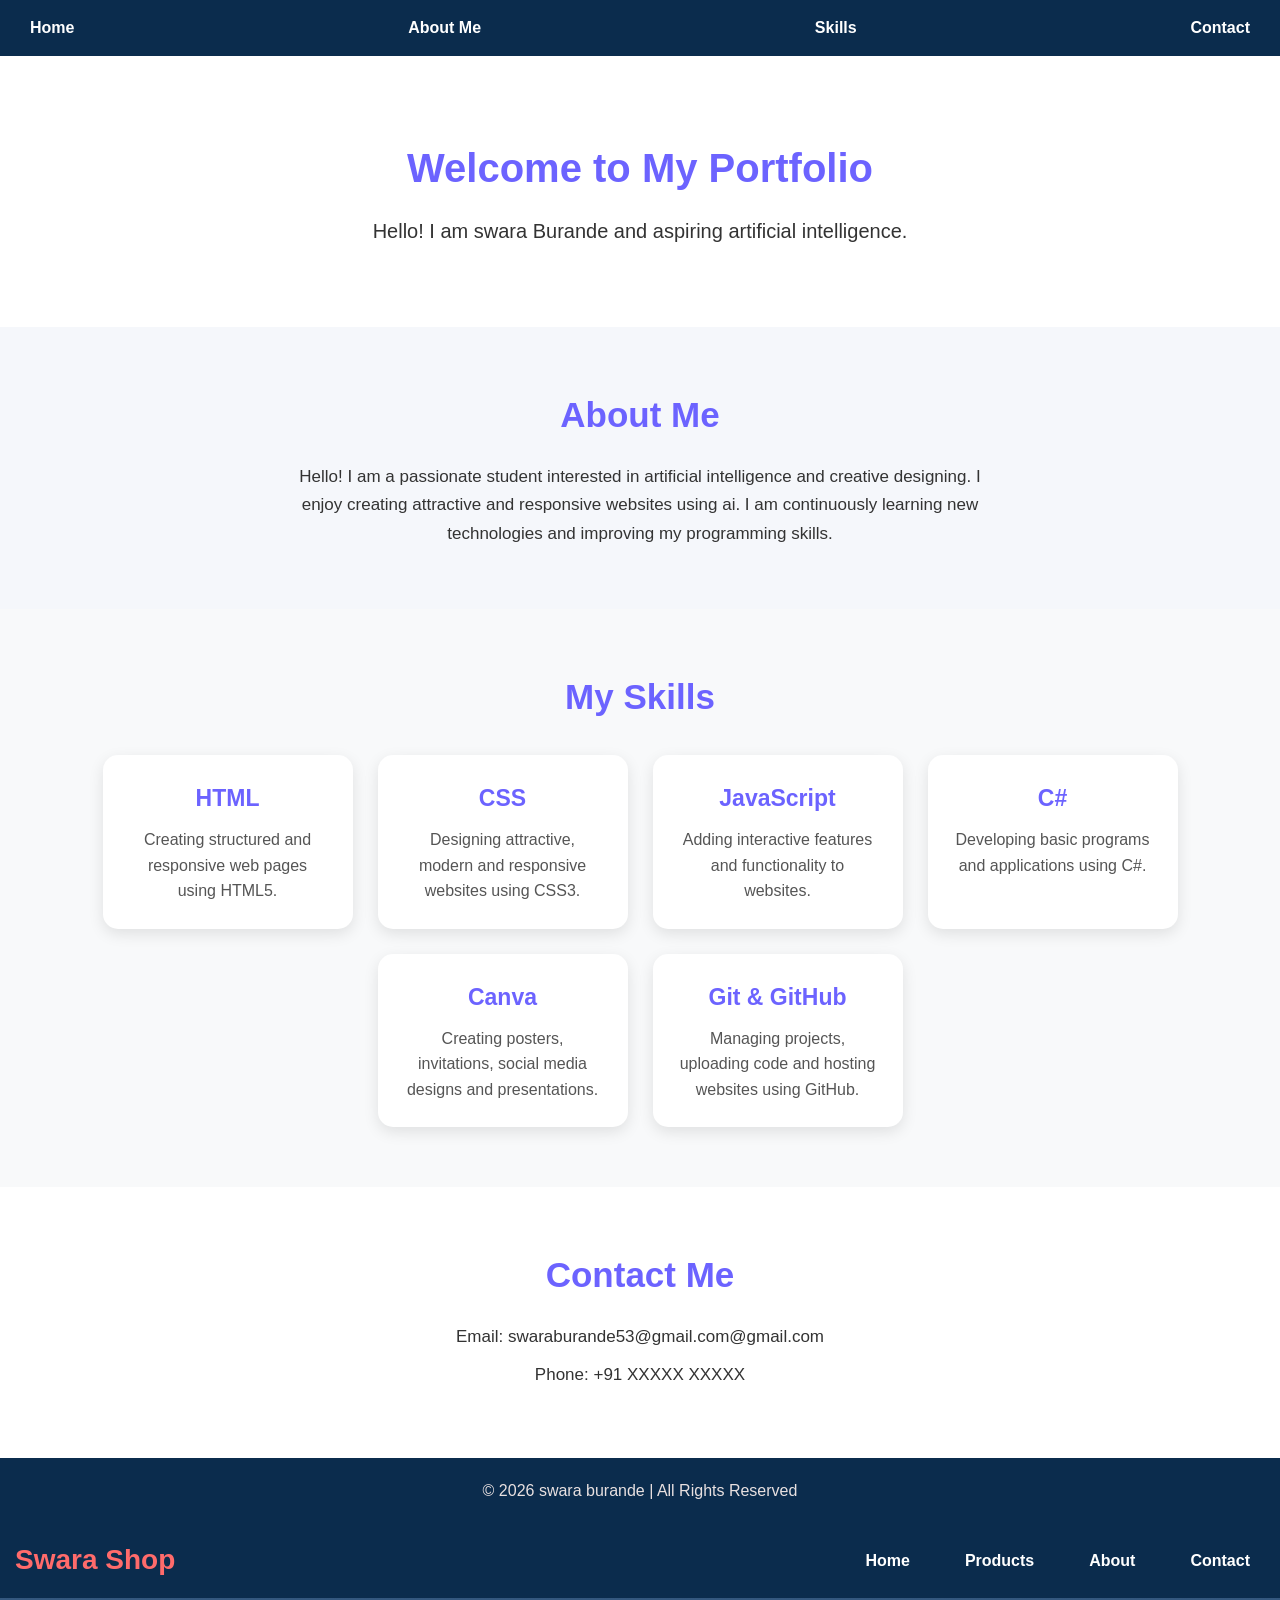
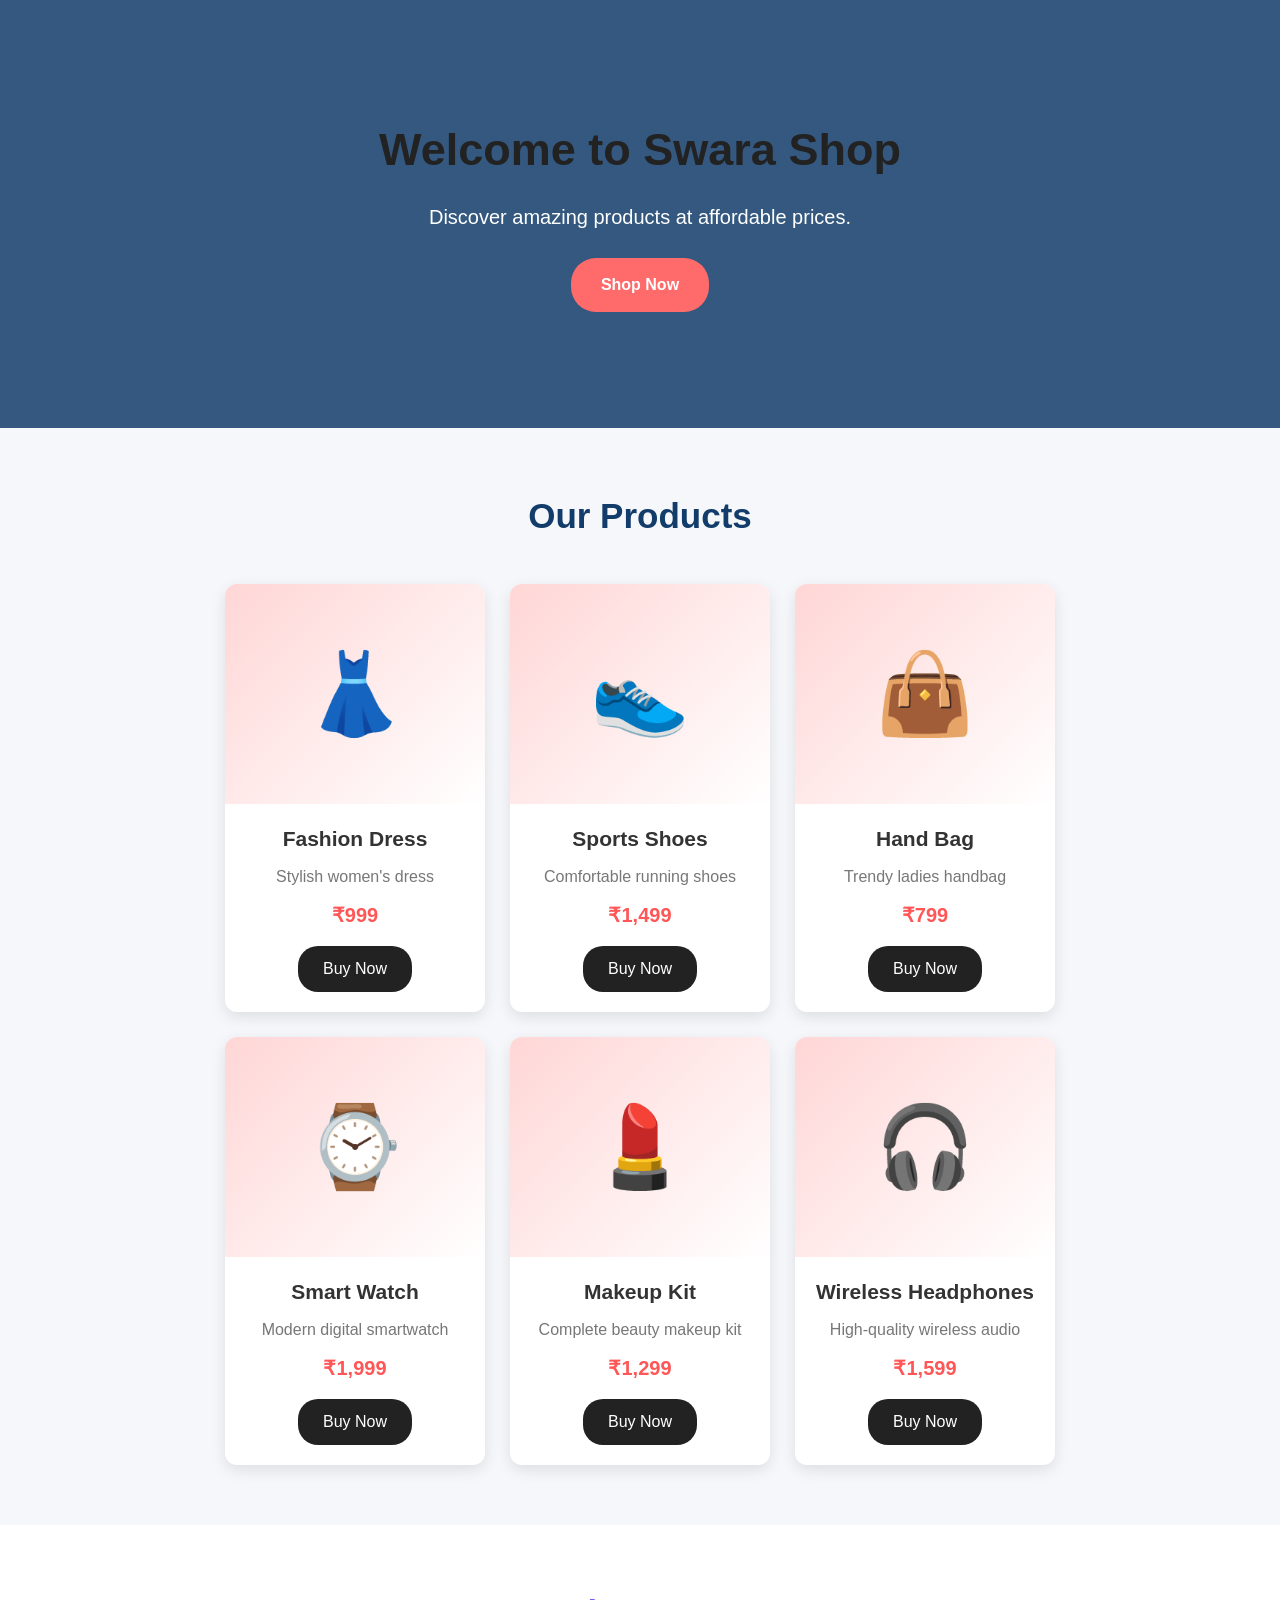
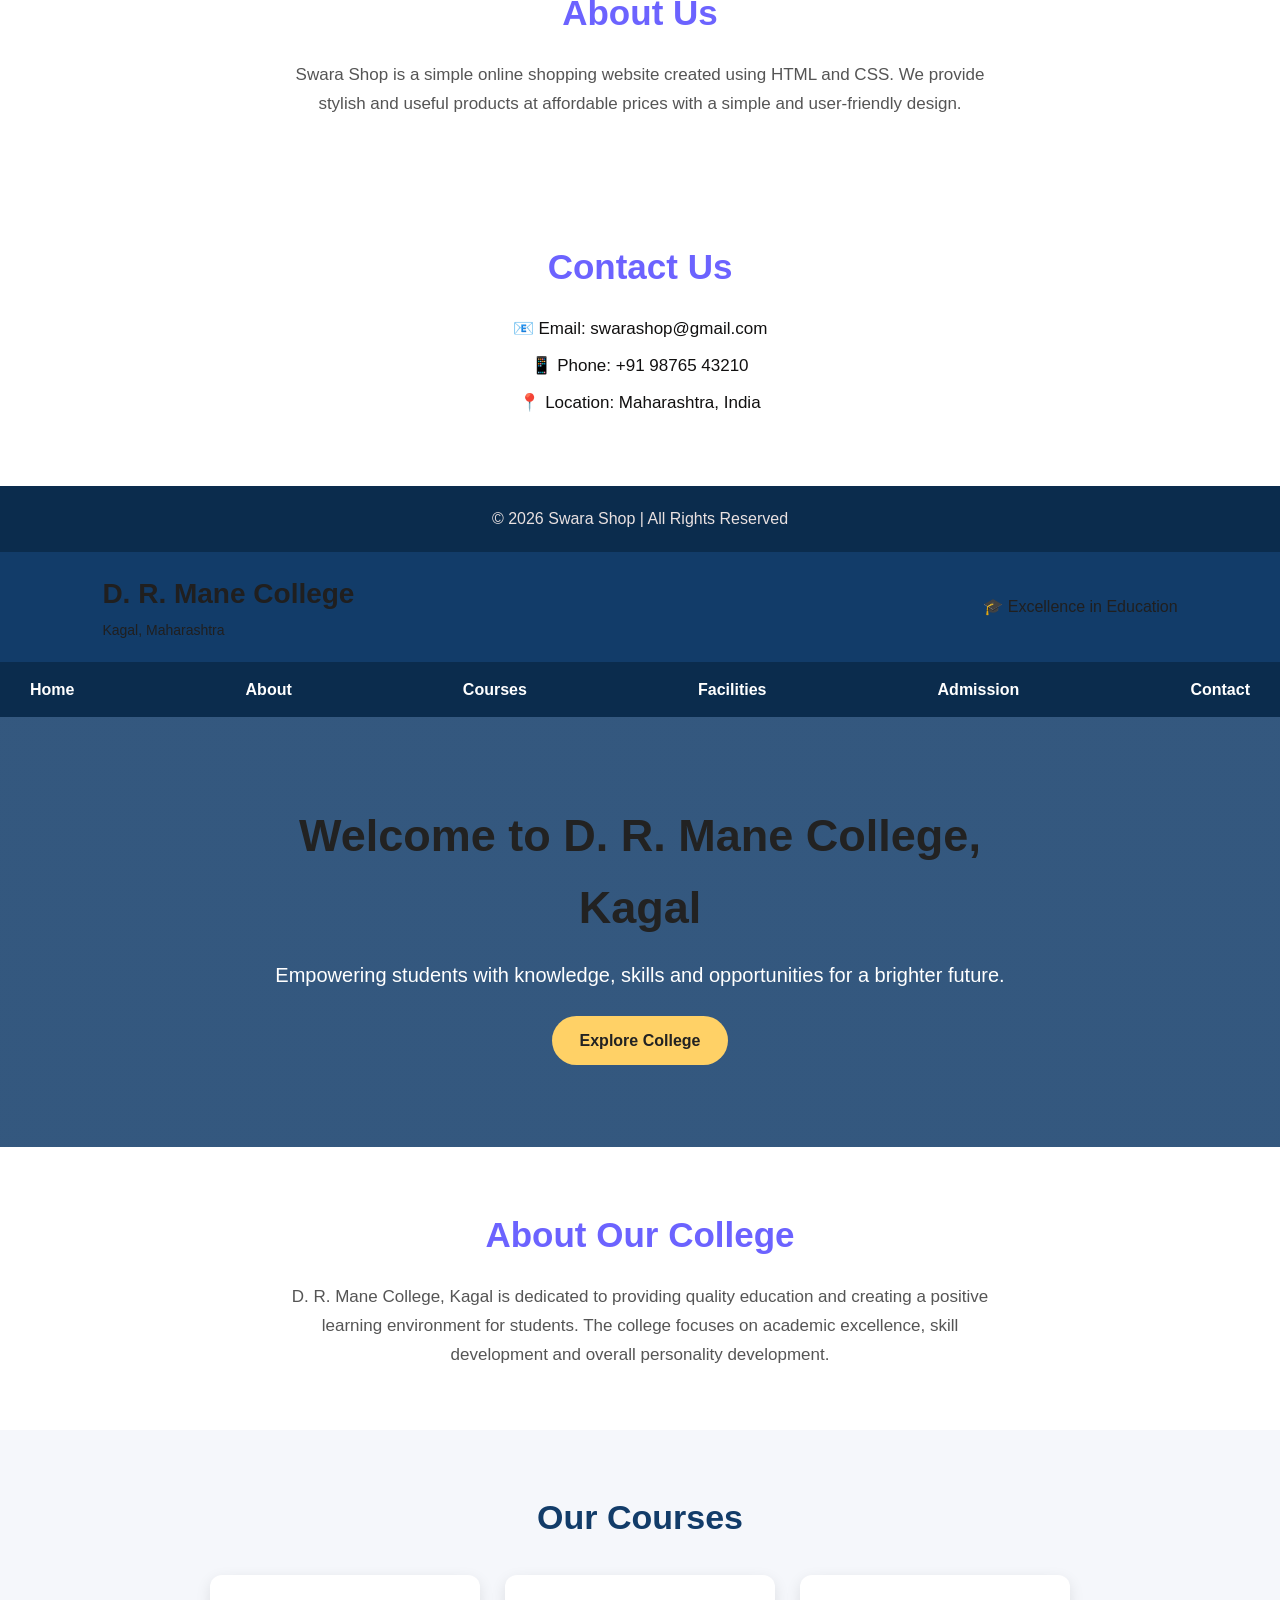
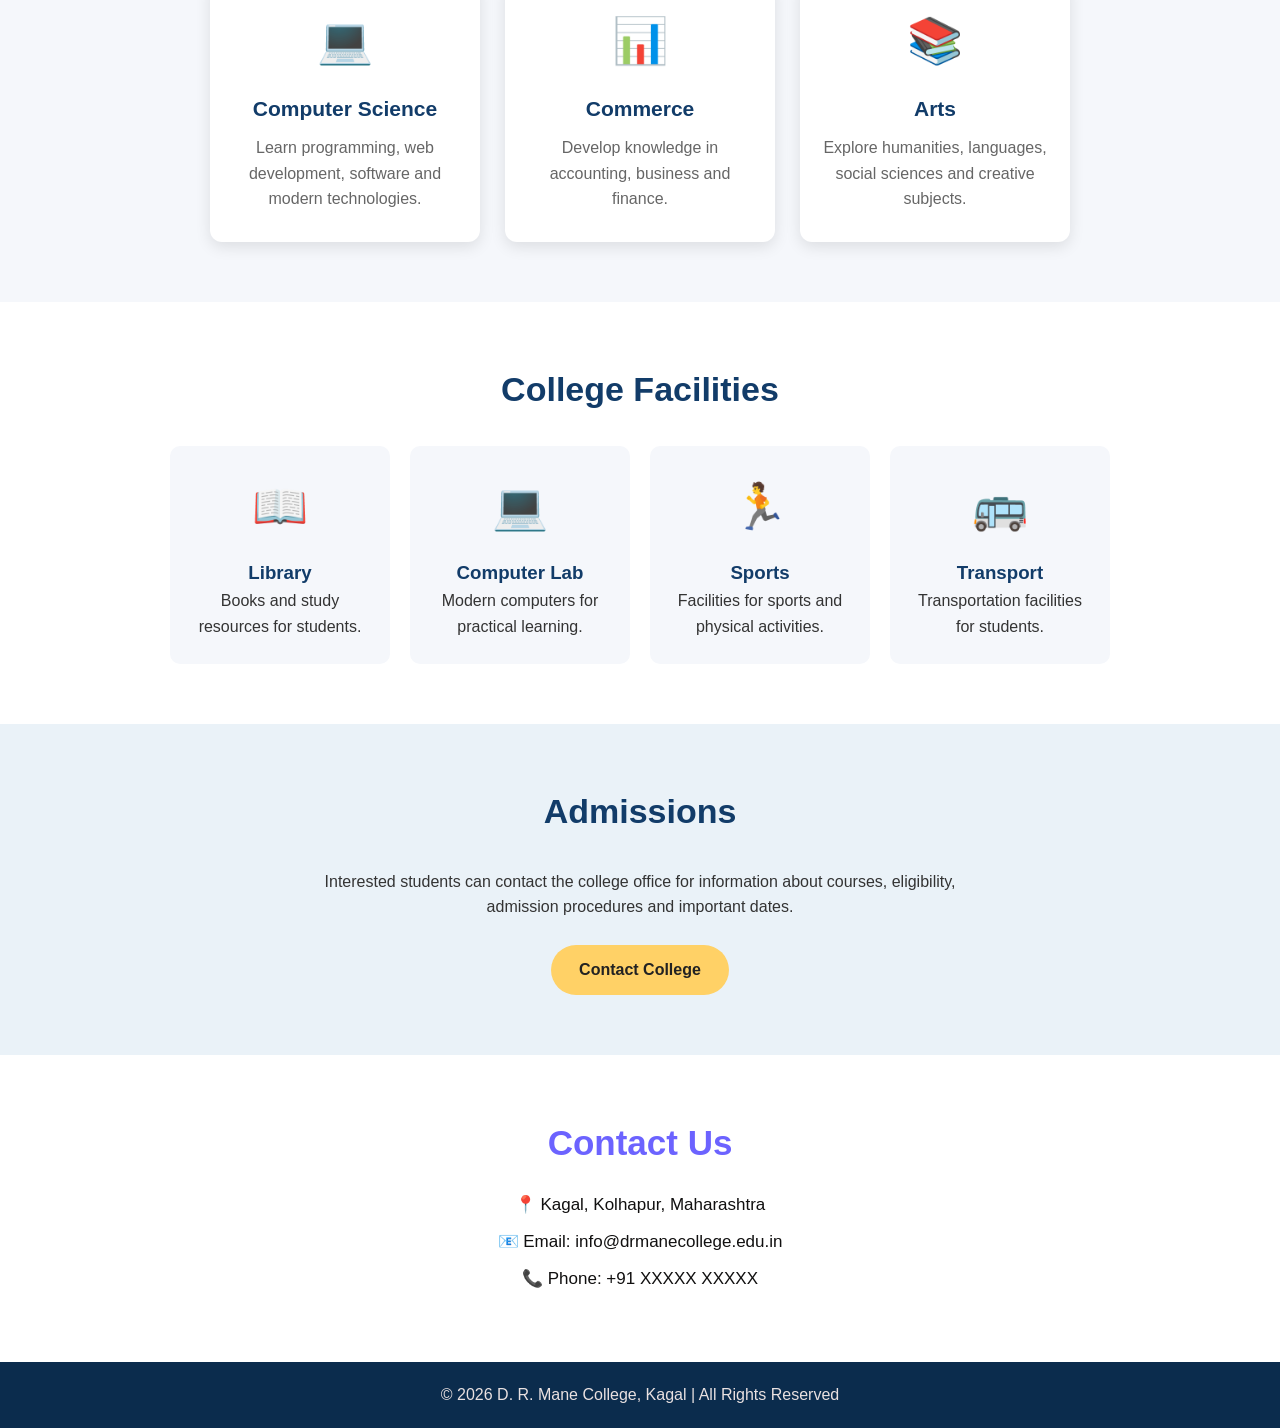
==== commit e0dc8cf2: "Add files via upload" ====
--- a/index.html
+++ b/index.html
@@ -450,7 +450,7 @@
         .contact {
             padding: 60px 20px;
             text-align: center;
-            background: #ffe0e0;
+            background: #1f1b1b;
         }
 
         .contact h2 {
@@ -464,8 +464,8 @@
 
         /* Footer */
         footer {
-            background: #222;
-            color: white;
+            background: #e7e1e1;
+            color: rgb(238, 229, 229);
             text-align: center;
             padding: 20px;
         }
@@ -725,7 +725,7 @@
         /* Header */
         header {
             background: #123c69;
-            color: white;
+            color: rgb(32, 31, 31);
             padding: 20px 8%;
             display: flex;
             align-items: center;
@@ -907,11 +907,11 @@
         .contact {
             text-align: center;
             background: #123c69;
-            color: white;
+            color: rgb(17, 16, 16);
         }
 
         .contact h2 {
-            color: white;
+            color: rgb(26, 25, 25);
         }
 
         .contact p {
@@ -922,7 +922,7 @@
         /* Footer */
         footer {
             background: #0b2c4d;
-            color: white;
+            color: rgb(233, 225, 225);
             text-align: center;
             padding: 20px;
         }
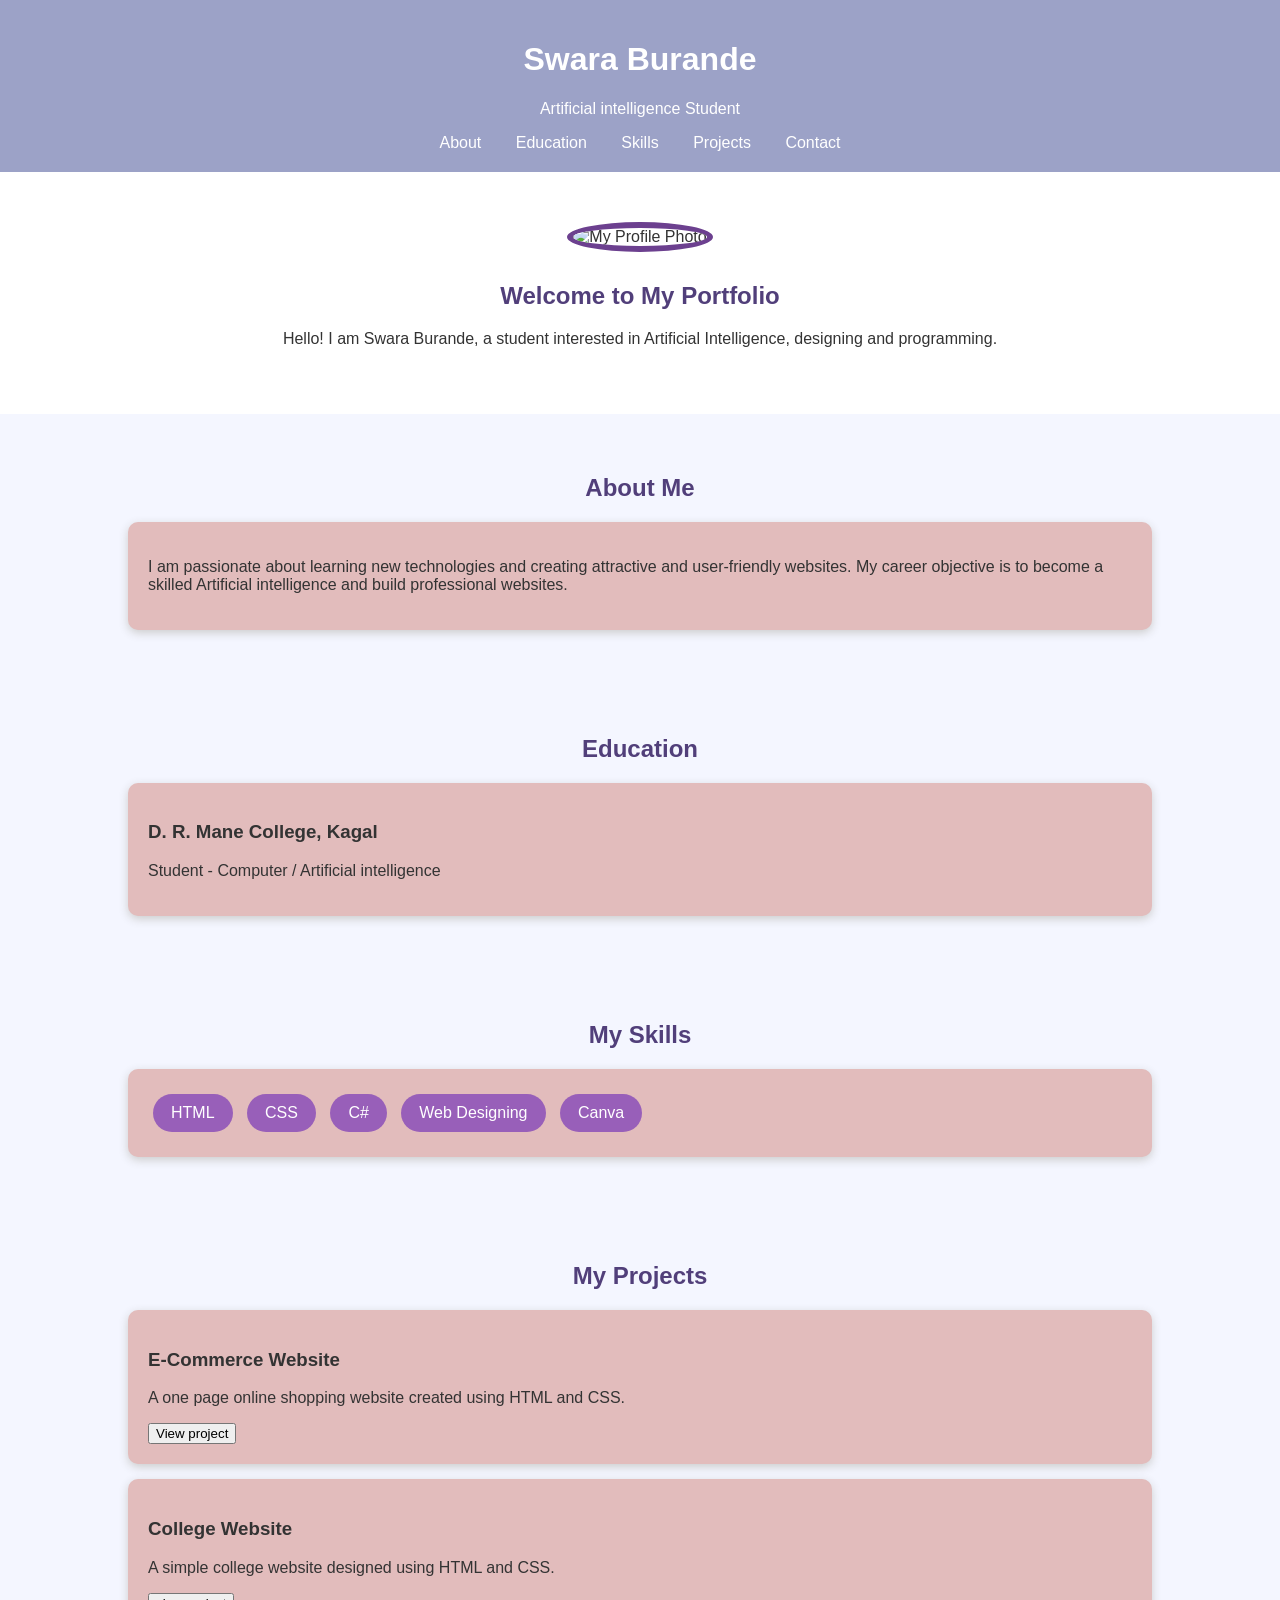
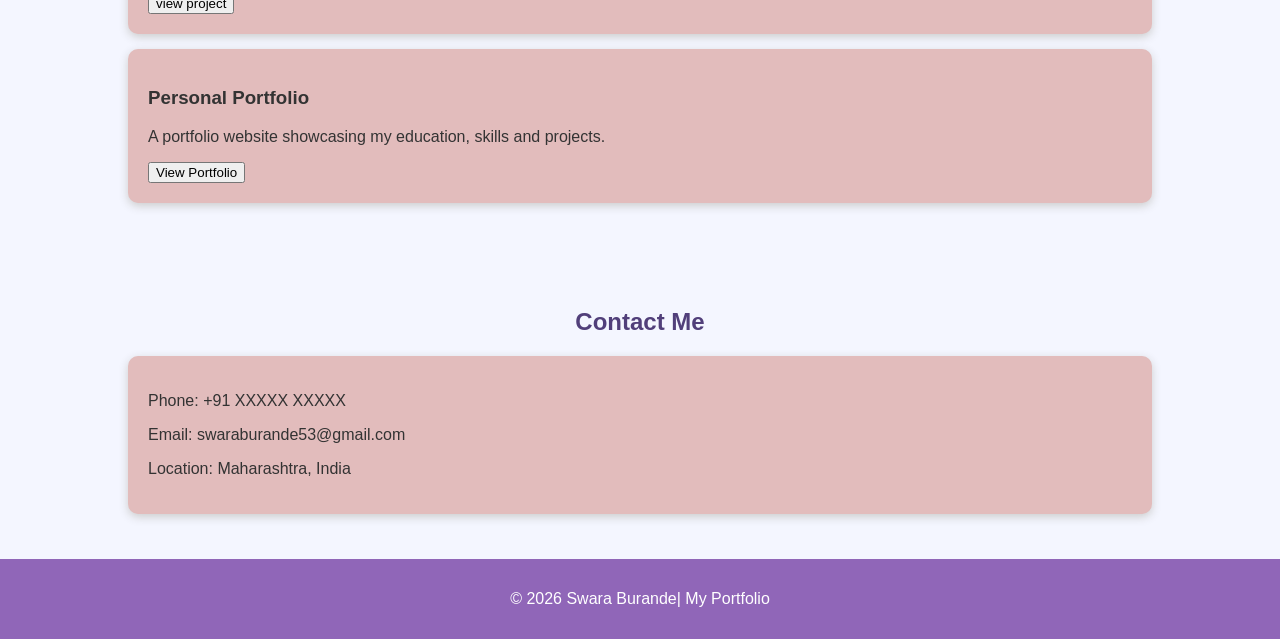
==== commit 030aa912: "Add files via upload" ====
--- a/index.html
+++ b/index.html
@@ -3,1156 +3,183 @@
 <head>
     <meta charset="UTF-8">
     <meta name="viewport" content="width=device-width, initial-scale=1.0">
-
-    <title>My Portfolio</title>
+    <title>Swara Burande- Portfolio</title>
 
     <style>
-        * {
+        body {
             margin: 0;
-            padding: 0;
-            box-sizing: border-box;
             font-family: Arial, sans-serif;
-        }
-
-        body {
-            background: #f8f9fa;
+            background: #f4f6ff;
             color: #333;
         }
 
-        /* Navigation */
-        nav {
-            background: #6c63ff;
-            padding: 18px;
+        header {
+            background: #9ca2c7;
+            color: white;
+            padding: 20px;
             text-align: center;
         }
 
         nav a {
             color: white;
             text-decoration: none;
-            margin: 0 15px;
-            font-size: 17px;
+            margin: 15px;
         }
 
-        nav a:hover {
-            color: #ffd700;
-        }
-
-        /* Home */
         .home {
             text-align: center;
-            padding: 80px 20px;
+            padding: 50px 20px;
             background: white;
         }
 
-        .home h1 {
-            font-size: 40px;
-            color: #6c63ff;
+        .profile {
+            width: 250px;
+            height: 250px;
+            border-radius: 50%;
+            object-fit: cover;
+            border: 6px solid #6c408f;
         }
 
-        .home p {
-            margin-top: 15px;
-            font-size: 20px;
+        h1 {
+            color: white;
         }
 
-        /* About */
-        #about {
-            padding: 60px 20px;
+        h2 {
+            color: #513f7a;
             text-align: center;
+            margin-top: 30px;
         }
 
-        #about h2 {
-            font-size: 35px;
-            margin-bottom: 20px;
-            color: #6c63ff;
+        section {
+            padding: 30px 10%;
         }
 
-        #about p {
-            max-width: 700px;
-            margin: auto;
-            line-height: 1.7;
-            font-size: 17px;
+        .box {
+            background: rgb(226, 188, 188);
+            padding: 20px;
+            margin: 15px 0;
+            border-radius: 10px;
+            box-shadow: 0 3px 10px #ccc;
         }
 
-        /* Skills */
-        #skills {
-            padding: 60px 20px;
-            text-align: center;
-            background: #f8f9fa;
+        .skills span {
+            display: inline-block;
+            background: #985fb9;
+            color: white;
+            padding: 10px 18px;
+            margin: 5px;
+            border-radius: 20px;
         }
 
-        #skills h2 {
-            font-size: 35px;
-            margin-bottom: 30px;
-            color: #6c63ff;
-        }
-
-        .skills-container {
-            display: flex;
-            flex-wrap: wrap;
-            justify-content: center;
-            gap: 25px;
-        }
-
-        .skill {
-            width: 250px;
-            padding: 25px;
-            background: white;
-            border-radius: 15px;
-            box-shadow: 0 5px 15px rgba(0,0,0,0.1);
-            transition: 0.3s;
-        }
-
-        .skill:hover {
-            transform: translateY(-10px);
-        }
-
-        .skill h3 {
-            color: #6c63ff;
-            font-size: 23px;
-            margin-bottom: 10px;
-        }
-
-        .skill p {
-            color: #555;
-            line-height: 1.6;
-        }
-
-        /* Contact */
-        #contact {
-            padding: 60px 20px;
-            text-align: center;
-            background: white;
-        }
-
-        #contact h2 {
-            color: #6c63ff;
-            font-size: 35px;
-            margin-bottom: 20px;
-        }
-
-        #contact p {
-            margin: 10px;
-            font-size: 17px;
-        }
-
-        /* Footer */
         footer {
-            background: #6c63ff;
+            background: #9066b8;
             color: white;
             text-align: center;
-            padding: 20px;
-        }
-
-        /* Mobile Responsive */
-        @media (max-width: 600px) {
-
-            nav a {
-                display: block;
-                margin: 10px;
-            }
-
-            .home h1 {
-                font-size: 32px;
-            }
-
-            .skill {
-                width: 90%;
-            }
+            padding: 15px;
         }
     </style>
 </head>
 
 <body>
 
-    <!-- Navigation -->
-    <nav>
-        <a href="#home">Home</a>
-        <a href="#about">About Me</a>
-        <a href="#skills">Skills</a>
-        <a href="#contact">Contact</a>
-    </nav>
+    <header>
+        <h1>Swara Burande</h1>
+        <p>Artificial intelligence Student</p>
 
-    <!-- Home -->
-    <section class="home" id="home">
-        <h1>Welcome to My Portfolio</h1>
-        <p>Hello! I am swara Burande and aspiring artificial intelligence.</p>
+        <nav>
+            <a href="#about">About</a>
+            <a href="#education">Education</a>
+            <a href="#skills">Skills</a>
+            <a href="#projects">Projects</a>
+            <a href="#contact">Contact</a>
+        </nav>
+    </header>
+
+    <div class="home">
+        <!-- Keep profile.jpg in the same folder -->
+        <img src="profile.jpg" class="profile" alt="My Profile Photo">
+
+        <h2>Welcome to My Portfolio</h2>
+        <p>
+            Hello! I am Swara Burande, a student interested in
+            Artificial Intelligence, designing and programming.
+        </p>
+    </div>
+
+    <section id="about">
+        <h2>About Me</h2>
+        <div class="box">
+            <p>
+                I am passionate about learning new technologies and
+                creating attractive and user-friendly websites.
+                My career objective is to become a skilled Artificial intelligence 
+                and build professional websites.
+            </p>
+        </div>
     </section>
 
-    <!-- About Me -->
-    <section id="about">
-        <h2>About Me</h2>
-
-        <p>
-            Hello! I am a passionate student interested in artificial intelligence 
-            and creative designing. I enjoy creating attractive and
-            responsive websites using ai. I am continuously
-            learning new technologies and improving my programming skills.
-        </p>
+    <section id="education">
+        <h2>Education</h2>
+        <div class="box">
+            <h3>D. R. Mane College, Kagal</h3>
+            <p>Student - Computer / Artificial intelligence</p>
+        </div>
     </section>
 
-    <!-- Skills -->
     <section id="skills">
+        <h2>My Skills</h2>
+        <div class="box skills">
+            <span>HTML</span>
+            <span>CSS</span>
+            <span>C#</span>
+            <span>Web Designing</span>
+            <span>Canva</span>
+        </div>
+    </section>
 
-        <h2>My Skills</h2>
+    <section id="projects">
+        <h2>My Projects</h2>
 
-        <div class="skills-container">
+        <div class="box">
+            <h3>E-Commerce Website</h3>
+            <p>A one page online shopping website created using HTML and CSS.</p>
 
-            <div class="skill">
-                <h3>HTML</h3>
-                <p>
-                    Creating structured and responsive web pages
-                    using HTML5.
-                </p>
-            </div>
-
-            <div class="skill">
-                <h3>CSS</h3>
-                <p>
-                    Designing attractive, modern and responsive
-                    websites using CSS3.
-                </p>
-            </div>
-
-            <div class="skill">
-                <h3>JavaScript</h3>
-                <p>
-                    Adding interactive features and functionality
-                    to websites.
-                </p>
-            </div>
-
-            <div class="skill">
-                <h3>C#</h3>
-                <p>
-                    Developing basic programs and applications
-                    using C#.
-                </p>
-            </div>
-
-            <div class="skill">
-                <h3>Canva</h3>
-                <p>
-                    Creating posters, invitations, social media
-                    designs and presentations.
-                </p>
-            </div>
-
-            <div class="skill">
-                <h3>Git & GitHub</h3>
-                <p>
-                    Managing projects, uploading code and hosting
-                    websites using GitHub.
-                </p>
-            </div>
-
+            <a href="ecommerce.html"target="_blank">
+               <button>View project</button>
+            </a>
         </div>
 
+        <div class="box">
+            <h3>College Website</h3>
+            <p>A simple college website designed using HTML and CSS.</p>
+
+            <a href="college.html"target="_blank">
+               <button>view project</button>
+            </a>
+        </div>
+
+        <div class="box">
+            <h3>Personal Portfolio</h3>
+            <p>A portfolio website showcasing my education, skills and projects.</p>
+
+            <a href="index.html"target="_blank">
+                <button>View Portfolio</button>
+            </a>
+        </div>
     </section>
 
-    <!-- Contact -->
     <section id="contact">
-
         <h2>Contact Me</h2>
-
-        <p>Email: swaraburande53@gmail.com@gmail.com</p>
-        <p>Phone: +91 XXXXX XXXXX</p>
-
+         <div class="box">
+            <p>Phone: +91 XXXXX XXXXX</p>
+            <p>Email: swaraburande53@gmail.com</p>
+            <p>Location: Maharashtra, India</p>
+            
+        </div>
     </section>
 
-    <!-- Footer -->
     <footer>
-        <p>© 2026 swara burande | All Rights Reserved</p>
-    </footer>
-
-</body>
-</html>
-<!DOCTYPE html>
-<html lang="en">
-<head>
-    <meta charset="UTF-8">
-    <meta name="viewport" content="width=device-width, initial-scale=1.0">
-
-    <title>Swara Shop - E-Commerce Website</title>
-
-    <style>
-        * {
-            margin: 0;
-            padding: 0;
-            box-sizing: border-box;
-            font-family: Arial, sans-serif;
-        }
-
-        body {
-            background-color: #f7f7f7;
-            color: #333;
-        }
-
-        /* Navigation Bar */
-        nav {
-            background: #222;
-            color: white;
-            display: flex;
-            justify-content: space-between;
-            align-items: center;
-            padding: 18px 8%;
-        }
-
-        nav h1 {
-            color: #ff6b6b;
-            font-size: 28px;
-        }
-
-        nav ul {
-            list-style: none;
-            display: flex;
-            gap: 25px;
-        }
-
-        nav ul li a {
-            color: white;
-            text-decoration: none;
-            font-size: 16px;
-        }
-
-        nav ul li a:hover {
-            color: #ff6b6b;
-        }
-
-        /* Hero Section */
-        .hero {
-            min-height: 450px;
-            display: flex;
-            justify-content: center;
-            align-items: center;
-            text-align: center;
-            background: linear-gradient(135deg, #ffe0e0, #fff);
-            padding: 50px 20px;
-        }
-
-        .hero-content h2 {
-            font-size: 48px;
-            color: #222;
-            margin-bottom: 15px;
-        }
-
-        .hero-content p {
-            font-size: 20px;
-            margin-bottom: 25px;
-        }
-
-        .shop-btn {
-            display: inline-block;
-            background: #ff6b6b;
-            color: white;
-            padding: 14px 30px;
-            text-decoration: none;
-            border-radius: 25px;
-            font-weight: bold;
-        }
-
-        .shop-btn:hover {
-            background: #e94f4f;
-        }
-
-        /* Products Section */
-        .products {
-            padding: 60px 8%;
-        }
-
-        .products h2 {
-            text-align: center;
-            font-size: 35px;
-            margin-bottom: 40px;
-        }
-
-        .product-container {
-            display: flex;
-            justify-content: center;
-            flex-wrap: wrap;
-            gap: 25px;
-        }
-
-        /* Product Card */
-        .product-card {
-            width: 260px;
-            background: white;
-            border-radius: 12px;
-            overflow: hidden;
-            box-shadow: 0 5px 15px rgba(0,0,0,0.1);
-            transition: 0.3s;
-            text-align: center;
-            padding-bottom: 20px;
-        }
-
-        .product-card:hover {
-            transform: translateY(-8px);
-        }
-
-        .product-image {
-            height: 220px;
-            background: linear-gradient(135deg, #ffd6d6, #fff);
-            display: flex;
-            justify-content: center;
-            align-items: center;
-            font-size: 80px;
-        }
-
-        .product-card h3 {
-            font-size: 21px;
-            margin: 18px 0 8px;
-        }
-
-        .product-card p {
-            color: #777;
-            margin-bottom: 10px;
-        }
-
-        .price {
-            color: #ff5757;
-            font-size: 20px;
-            font-weight: bold;
-            margin-bottom: 15px;
-        }
-
-        .buy-btn {
-            display: inline-block;
-            background: #222;
-            color: white;
-            padding: 10px 25px;
-            border-radius: 20px;
-            text-decoration: none;
-        }
-
-        .buy-btn:hover {
-            background: #ff6b6b;
-        }
-
-        /* About Section */
-        .about {
-            background: white;
-            padding: 60px 20px;
-            text-align: center;
-        }
-
-        .about h2 {
-            font-size: 35px;
-            margin-bottom: 20px;
-        }
-
-        .about p {
-            max-width: 700px;
-            margin: auto;
-            line-height: 1.7;
-            color: #555;
-        }
-
-        /* Contact Section */
-        .contact {
-            padding: 60px 20px;
-            text-align: center;
-            background: #1f1b1b;
-        }
-
-        .contact h2 {
-            font-size: 35px;
-            margin-bottom: 20px;
-        }
-
-        .contact p {
-            margin: 10px;
-        }
-
-        /* Footer */
-        footer {
-            background: #e7e1e1;
-            color: rgb(238, 229, 229);
-            text-align: center;
-            padding: 20px;
-        }
-
-        /* Responsive Design */
-        @media (max-width: 700px) {
-
-            nav {
-                flex-direction: column;
-                gap: 15px;
-            }
-
-            nav ul {
-                flex-wrap: wrap;
-                justify-content: center;
-            }
-
-            .hero-content h2 {
-                font-size: 35px;
-            }
-
-            .product-card {
-                width: 90%;
-                max-width: 300px;
-            }
-        }
-    </style>
-</head>
-
-<body>
-
-    <!-- Navigation -->
-    <nav>
-        <h1>Swara Shop</h1>
-
-        <ul>
-            <li><a href="#home">Home</a></li>
-            <li><a href="#products">Products</a></li>
-            <li><a href="#about">About</a></li>
-            <li><a href="#contact">Contact</a></li>
-        </ul>
-    </nav>
-
-
-    <!-- Hero Section -->
-    <section class="hero" id="home">
-
-        <div class="hero-content">
-
-            <h2>Welcome to Swara Shop</h2>
-
-            <p>
-                Discover amazing products at affordable prices.
-            </p>
-
-            <a href="#products" class="shop-btn">
-                Shop Now
-            </a>
-
-        </div>
-
-    </section>
-
-
-    <!-- Products Section -->
-    <section class="products" id="products">
-
-        <h2>Our Products</h2>
-
-        <div class="product-container">
-
-            <!-- Product 1 -->
-            <div class="product-card">
-
-                <div class="product-image">
-                    👗
-                </div>
-
-                <h3>Fashion Dress</h3>
-
-                <p>Stylish women's dress</p>
-
-                <div class="price">₹999</div>
-
-                <a href="#" class="buy-btn">
-                    Buy Now
-                </a>
-
-            </div>
-
-
-            <!-- Product 2 -->
-            <div class="product-card">
-
-                <div class="product-image">
-                    👟
-                </div>
-
-                <h3>Sports Shoes</h3>
-
-                <p>Comfortable running shoes</p>
-
-                <div class="price">₹1,499</div>
-
-                <a href="#" class="buy-btn">
-                    Buy Now
-                </a>
-
-            </div>
-
-
-            <!-- Product 3 -->
-            <div class="product-card">
-
-                <div class="product-image">
-                    👜
-                </div>
-
-                <h3>Hand Bag</h3>
-
-                <p>Trendy ladies handbag</p>
-
-                <div class="price">₹799</div>
-
-                <a href="#" class="buy-btn">
-                    Buy Now
-                </a>
-
-            </div>
-
-
-            <!-- Product 4 -->
-            <div class="product-card">
-
-                <div class="product-image">
-                    ⌚
-                </div>
-
-                <h3>Smart Watch</h3>
-
-                <p>Modern digital smartwatch</p>
-
-                <div class="price">₹1,999</div>
-
-                <a href="#" class="buy-btn">
-                    Buy Now
-                </a>
-
-            </div>
-
-
-            <!-- Product 5 -->
-            <div class="product-card">
-
-                <div class="product-image">
-                    💄
-                </div>
-
-                <h3>Makeup Kit</h3>
-
-                <p>Complete beauty makeup kit</p>
-
-                <div class="price">₹1,299</div>
-
-                <a href="#" class="buy-btn">
-                    Buy Now
-                </a>
-
-            </div>
-
-
-            <!-- Product 6 -->
-            <div class="product-card">
-
-                <div class="product-image">
-                    🎧
-                </div>
-
-                <h3>Wireless Headphones</h3>
-
-                <p>High-quality wireless audio</p>
-
-                <div class="price">₹1,599</div>
-
-                <a href="#" class="buy-btn">
-                    Buy Now
-                </a>
-
-            </div>
-
-        </div>
-
-    </section>
-
-
-    <!-- About Section -->
-    <section class="about" id="about">
-
-        <h2>About Us</h2>
-
-        <p>
-            Swara Shop is a simple online shopping website created
-            using HTML and CSS. We provide stylish and useful products
-            at affordable prices with a simple and user-friendly design.
-        </p>
-
-    </section>
-
-
-    <!-- Contact Section -->
-    <section class="contact" id="contact">
-
-        <h2>Contact Us</h2>
-
-        <p>📧 Email: swarashop@gmail.com</p>
-
-        <p>📱 Phone: +91 98765 43210</p>
-
-        <p>📍 Location: Maharashtra, India</p>
-
-    </section>
-
-
-    <!-- Footer -->
-    <footer>
-
-        <p>
-            © 2026 Swara Shop | All Rights Reserved
-        </p>
-
-    </footer>
-
-</body>
-</html>
-<!DOCTYPE html>
-<html lang="en">
-<head>
-    <meta charset="UTF-8">
-    <meta name="viewport" content="width=device-width, initial-scale=1.0">
-
-    <title>D. R. Mane College, Kagal</title>
-
-    <style>
-        * {
-            margin: 0;
-            padding: 0;
-            box-sizing: border-box;
-            font-family: Arial, sans-serif;
-        }
-
-        body {
-            background-color: #f5f7fb;
-            color: #333;
-            line-height: 1.6;
-        }
-
-        /* Header */
-        header {
-            background: #123c69;
-            color: rgb(32, 31, 31);
-            padding: 20px 8%;
-            display: flex;
-            align-items: center;
-            justify-content: space-between;
-            flex-wrap: wrap;
-        }
-
-        .college-name h1 {
-            font-size: 28px;
-        }
-
-        .college-name p {
-            font-size: 14px;
-            margin-top: 3px;
-        }
-
-        /* Navigation */
-        nav {
-            background: #0b2c4d;
-            text-align: center;
-            padding: 15px;
-        }
-
-        nav a {
-            color: white;
-            text-decoration: none;
-            margin: 0 15px;
-            font-size: 16px;
-            font-weight: bold;
-        }
-
-        nav a:hover {
-            color: #ffd166;
-        }
-
-        /* Hero Section */
-        .hero {
-            min-height: 430px;
-            display: flex;
-            justify-content: center;
-            align-items: center;
-            text-align: center;
-            padding: 50px 20px;
-
-            background: linear-gradient(
-                rgba(18, 60, 105, 0.85),
-                rgba(18, 60, 105, 0.85)
-            );
-        }
-
-        .hero-content {
-            color: white;
-            max-width: 800px;
-        }
-
-        .hero-content h2 {
-            font-size: 45px;
-            margin-bottom: 15px;
-        }
-
-        .hero-content p {
-            font-size: 20px;
-            margin-bottom: 25px;
-        }
-
-        .btn {
-            display: inline-block;
-            background: #ffd166;
-            color: #222;
-            padding: 12px 28px;
-            border-radius: 25px;
-            text-decoration: none;
-            font-weight: bold;
-        }
-
-        .btn:hover {
-            background: white;
-        }
-
-        /* Common Section */
-        section {
-            padding: 60px 8%;
-        }
-
-        section h2 {
-            text-align: center;
-            color: #123c69;
-            font-size: 34px;
-            margin-bottom: 30px;
-        }
-
-        /* About */
-        .about {
-            background: white;
-            text-align: center;
-        }
-
-        .about p {
-            max-width: 800px;
-            margin: auto;
-            color: #555;
-            font-size: 17px;
-        }
-
-        /* Courses */
-        .courses {
-            display: flex;
-            justify-content: center;
-            flex-wrap: wrap;
-            gap: 25px;
-        }
-
-        .course-card {
-            background: white;
-            width: 270px;
-            padding: 30px 20px;
-            text-align: center;
-            border-radius: 12px;
-            box-shadow: 0 5px 15px rgba(0,0,0,0.1);
-            transition: 0.3s;
-        }
-
-        .course-card:hover {
-            transform: translateY(-8px);
-        }
-
-        .course-card h3 {
-            color: #123c69;
-            margin-bottom: 10px;
-            font-size: 21px;
-        }
-
-        .course-card p {
-            color: #666;
-        }
-
-        .icon {
-            font-size: 45px;
-            margin-bottom: 15px;
-        }
-
-        /* Facilities */
-        .facilities {
-            background: white;
-        }
-
-        .facility-container {
-            display: flex;
-            justify-content: center;
-            flex-wrap: wrap;
-            gap: 20px;
-        }
-
-        .facility {
-            background: #f5f7fb;
-            width: 220px;
-            padding: 25px;
-            text-align: center;
-            border-radius: 10px;
-        }
-
-        .facility h3 {
-            color: #123c69;
-            margin-top: 10px;
-        }
-
-        /* Admission */
-        .admission {
-            text-align: center;
-            background: #eaf2f8;
-        }
-
-        .admission p {
-            max-width: 700px;
-            margin: 0 auto 25px;
-        }
-
-        /* Contact */
-        .contact {
-            text-align: center;
-            background: #123c69;
-            color: rgb(17, 16, 16);
-        }
-
-        .contact h2 {
-            color: rgb(26, 25, 25);
-        }
-
-        .contact p {
-            margin: 10px;
-            font-size: 17px;
-        }
-
-        /* Footer */
-        footer {
-            background: #0b2c4d;
-            color: rgb(233, 225, 225);
-            text-align: center;
-            padding: 20px;
-        }
-
-        /* Responsive Design */
-        @media (max-width: 700px) {
-
-            header {
-                text-align: center;
-                justify-content: center;
-                gap: 10px;
-            }
-
-            nav a {
-                display: block;
-                margin: 10px;
-            }
-
-            .hero-content h2 {
-                font-size: 32px;
-            }
-
-            .hero-content p {
-                font-size: 17px;
-            }
-
-            .course-card,
-            .facility {
-                width: 90%;
-                max-width: 300px;
-            }
-        }
-    </style>
-</head>
-
-<body>
-
-    <!-- College Header -->
-    <header>
-
-        <div class="college-name">
-            <h1>D. R. Mane College</h1>
-            <p>Kagal, Maharashtra</p>
-        </div>
-
-        <div>
-            🎓 Excellence in Education
-        </div>
-
-    </header>
-
-
-    <!-- Navigation -->
-    <nav>
-
-        <a href="#home">Home</a>
-        <a href="#about">About</a>
-        <a href="#courses">Courses</a>
-        <a href="#facilities">Facilities</a>
-        <a href="#admission">Admission</a>
-        <a href="#contact">Contact</a>
-
-    </nav>
-
-
-    <!-- Home -->
-    <section class="hero" id="home">
-
-        <div class="hero-content">
-
-            <h2>Welcome to D. R. Mane College, Kagal</h2>
-
-            <p>
-                Empowering students with knowledge, skills and
-                opportunities for a brighter future.
-            </p>
-
-            <a href="#about" class="btn">
-                Explore College
-            </a>
-
-        </div>
-
-    </section>
-
-
-    <!-- About College -->
-    <section class="about" id="about">
-
-        <h2>About Our College</h2>
-
-        <p>
-            D. R. Mane College, Kagal is dedicated to providing
-            quality education and creating a positive learning
-            environment for students. The college focuses on
-            academic excellence, skill development and overall
-            personality development.
-        </p>
-
-    </section>
-
-
-    <!-- Courses -->
-    <section id="courses">
-
-        <h2>Our Courses</h2>
-
-        <div class="courses">
-
-            <div class="course-card">
-
-                <div class="icon">💻</div>
-
-                <h3>Computer Science</h3>
-
-                <p>
-                    Learn programming, web development,
-                    software and modern technologies.
-                </p>
-
-            </div>
-
-
-            <div class="course-card">
-
-                <div class="icon">📊</div>
-
-                <h3>Commerce</h3>
-
-                <p>
-                    Develop knowledge in accounting,
-                    business and finance.
-                </p>
-
-            </div>
-
-
-            <div class="course-card">
-
-                <div class="icon">📚</div>
-
-                <h3>Arts</h3>
-
-                <p>
-                    Explore humanities, languages,
-                    social sciences and creative subjects.
-                </p>
-
-            </div>
-
-        </div>
-
-    </section>
-
-
-    <!-- Facilities -->
-    <section class="facilities" id="facilities">
-
-        <h2>College Facilities</h2>
-
-        <div class="facility-container">
-
-            <div class="facility">
-                <div class="icon">📖</div>
-                <h3>Library</h3>
-                <p>Books and study resources for students.</p>
-            </div>
-
-            <div class="facility">
-                <div class="icon">💻</div>
-                <h3>Computer Lab</h3>
-                <p>Modern computers for practical learning.</p>
-            </div>
-
-            <div class="facility">
-                <div class="icon">🏃</div>
-                <h3>Sports</h3>
-                <p>Facilities for sports and physical activities.</p>
-            </div>
-
-            <div class="facility">
-                <div class="icon">🚌</div>
-                <h3>Transport</h3>
-                <p>Transportation facilities for students.</p>
-            </div>
-
-        </div>
-
-    </section>
-
-
-    <!-- Admission -->
-    <section class="admission" id="admission">
-
-        <h2>Admissions</h2>
-
-        <p>
-            Interested students can contact the college office
-            for information about courses, eligibility,
-            admission procedures and important dates.
-        </p>
-
-        <a href="#contact" class="btn">
-            Contact College
-        </a>
-
-    </section>
-
-
-    <!-- Contact -->
-    <section class="contact" id="contact">
-
-        <h2>Contact Us</h2>
-
-        <p>📍 Kagal, Kolhapur, Maharashtra</p>
-
-        <p>📧 Email: info@drmanecollege.edu.in</p>
-
-        <p>📞 Phone: +91 XXXXX XXXXX</p>
-
-    </section>
-
-
-    <!-- Footer -->
-    <footer>
-
-        <p>
-            © 2026 D. R. Mane College, Kagal | All Rights Reserved
-        </p>
-
+        <p>© 2026 Swara Burande| My Portfolio</p>
     </footer>
 
 </body>
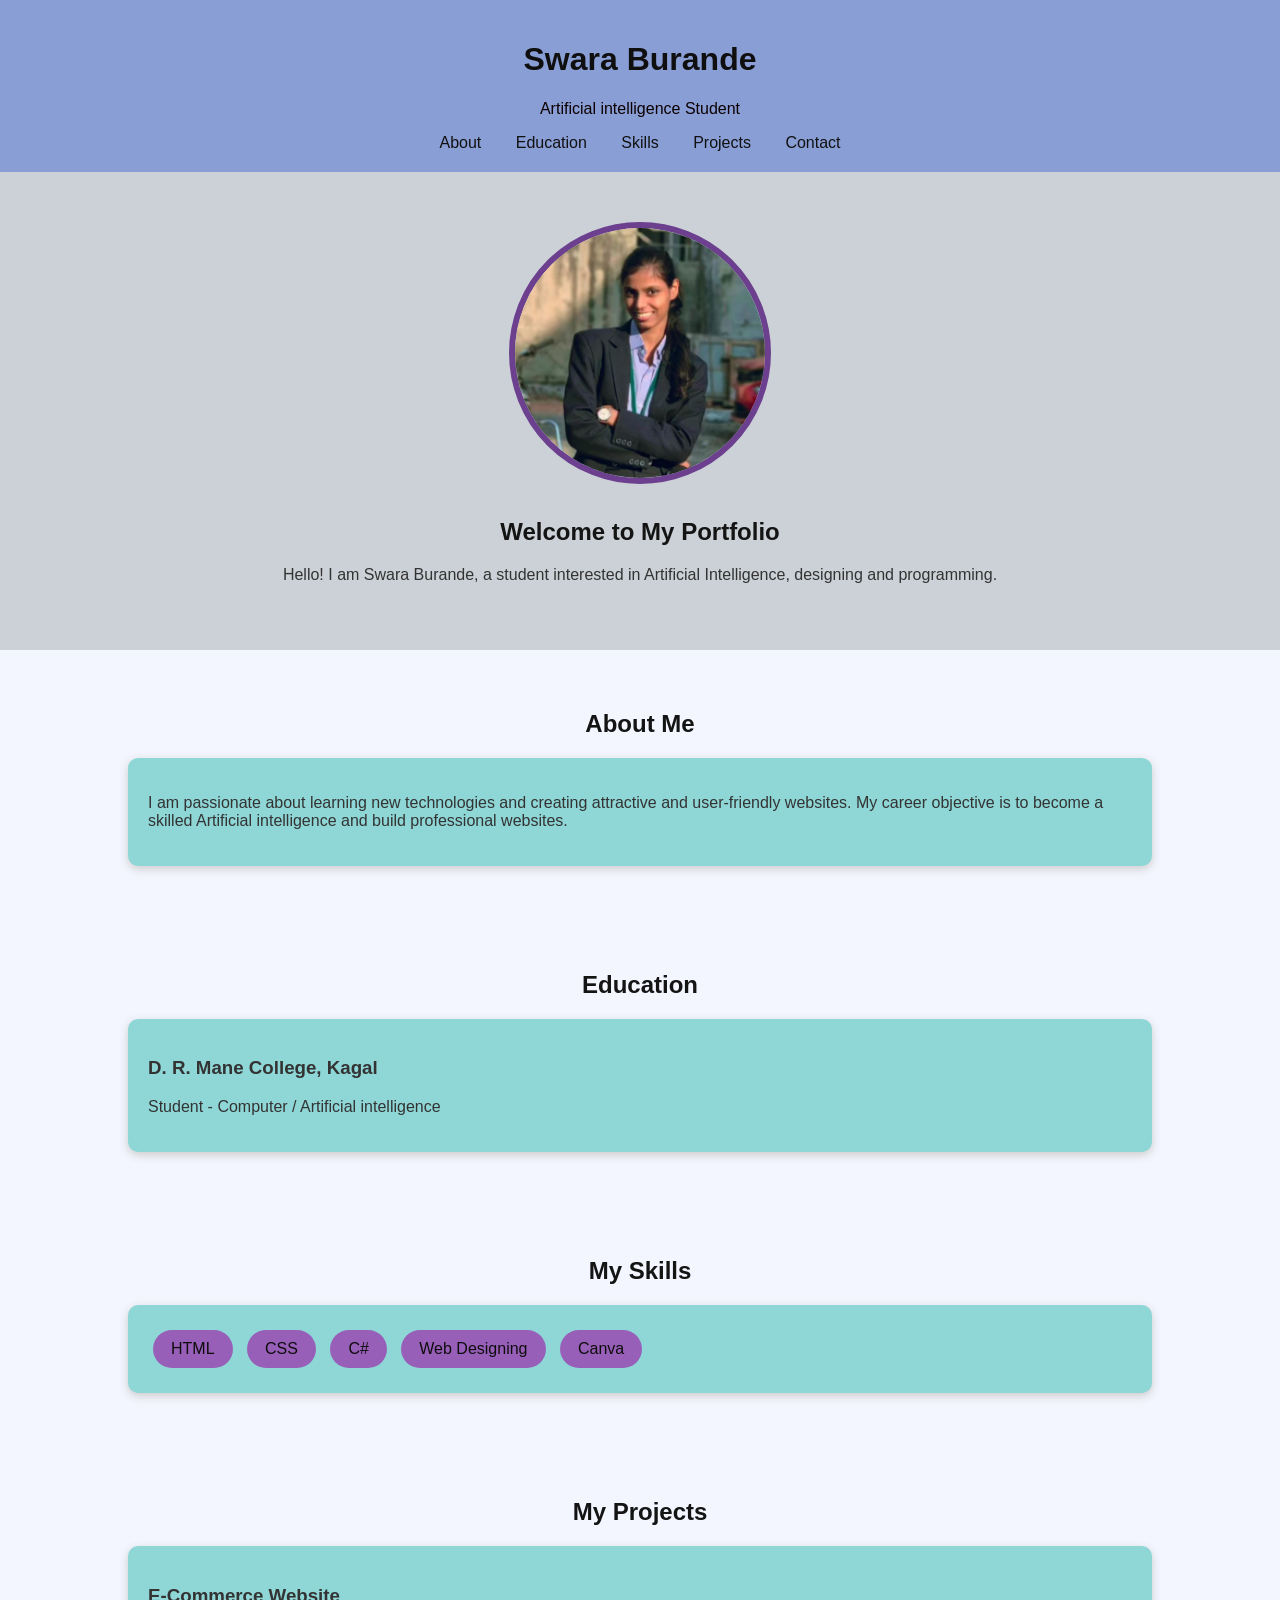
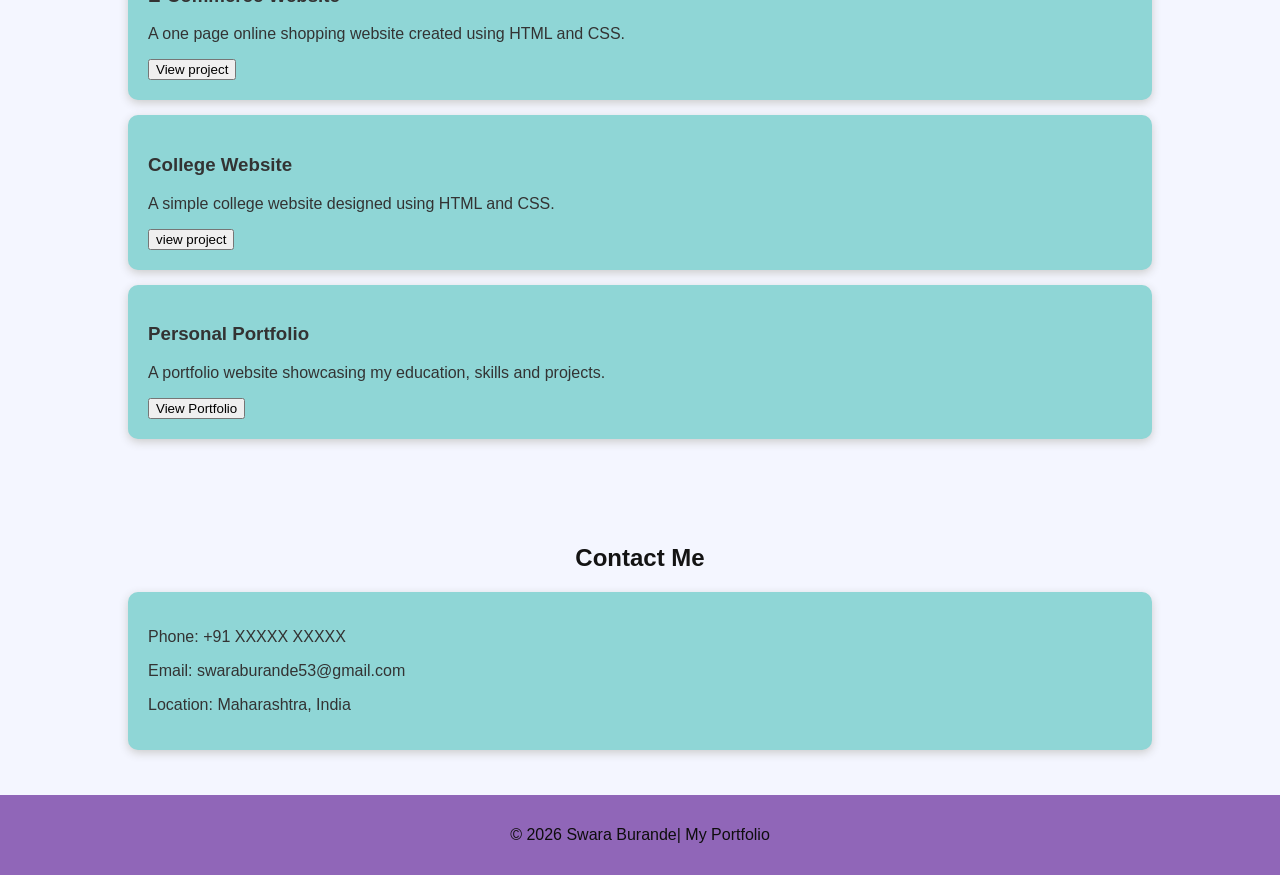
==== commit 48093eb5: "Add files via upload" ====
--- a/index.html
+++ b/index.html
@@ -14,14 +14,14 @@
         }
 
         header {
-            background: #9ca2c7;
-            color: white;
+            background: #8a9ed6;
+            color: rgb(12, 0, 0);
             padding: 20px;
             text-align: center;
         }
 
         nav a {
-            color: white;
+            color: rgb(17, 17, 17);
             text-decoration: none;
             margin: 15px;
         }
@@ -29,7 +29,7 @@
         .home {
             text-align: center;
             padding: 50px 20px;
-            background: white;
+            background: rgb(203, 209, 214);
         }
 
         .profile {
@@ -41,11 +41,11 @@
         }
 
         h1 {
-            color: white;
+            color: rgb(15, 15, 15);
         }
 
         h2 {
-            color: #513f7a;
+            color: #141414;
             text-align: center;
             margin-top: 30px;
         }
@@ -55,7 +55,7 @@
         }
 
         .box {
-            background: rgb(226, 188, 188);
+            background: rgb(143, 214, 214);
             padding: 20px;
             margin: 15px 0;
             border-radius: 10px;
@@ -65,7 +65,7 @@
         .skills span {
             display: inline-block;
             background: #985fb9;
-            color: white;
+            color: rgb(14, 13, 13);
             padding: 10px 18px;
             margin: 5px;
             border-radius: 20px;
@@ -73,7 +73,7 @@
 
         footer {
             background: #9066b8;
-            color: white;
+            color: rgb(14, 13, 13);
             text-align: center;
             padding: 15px;
         }
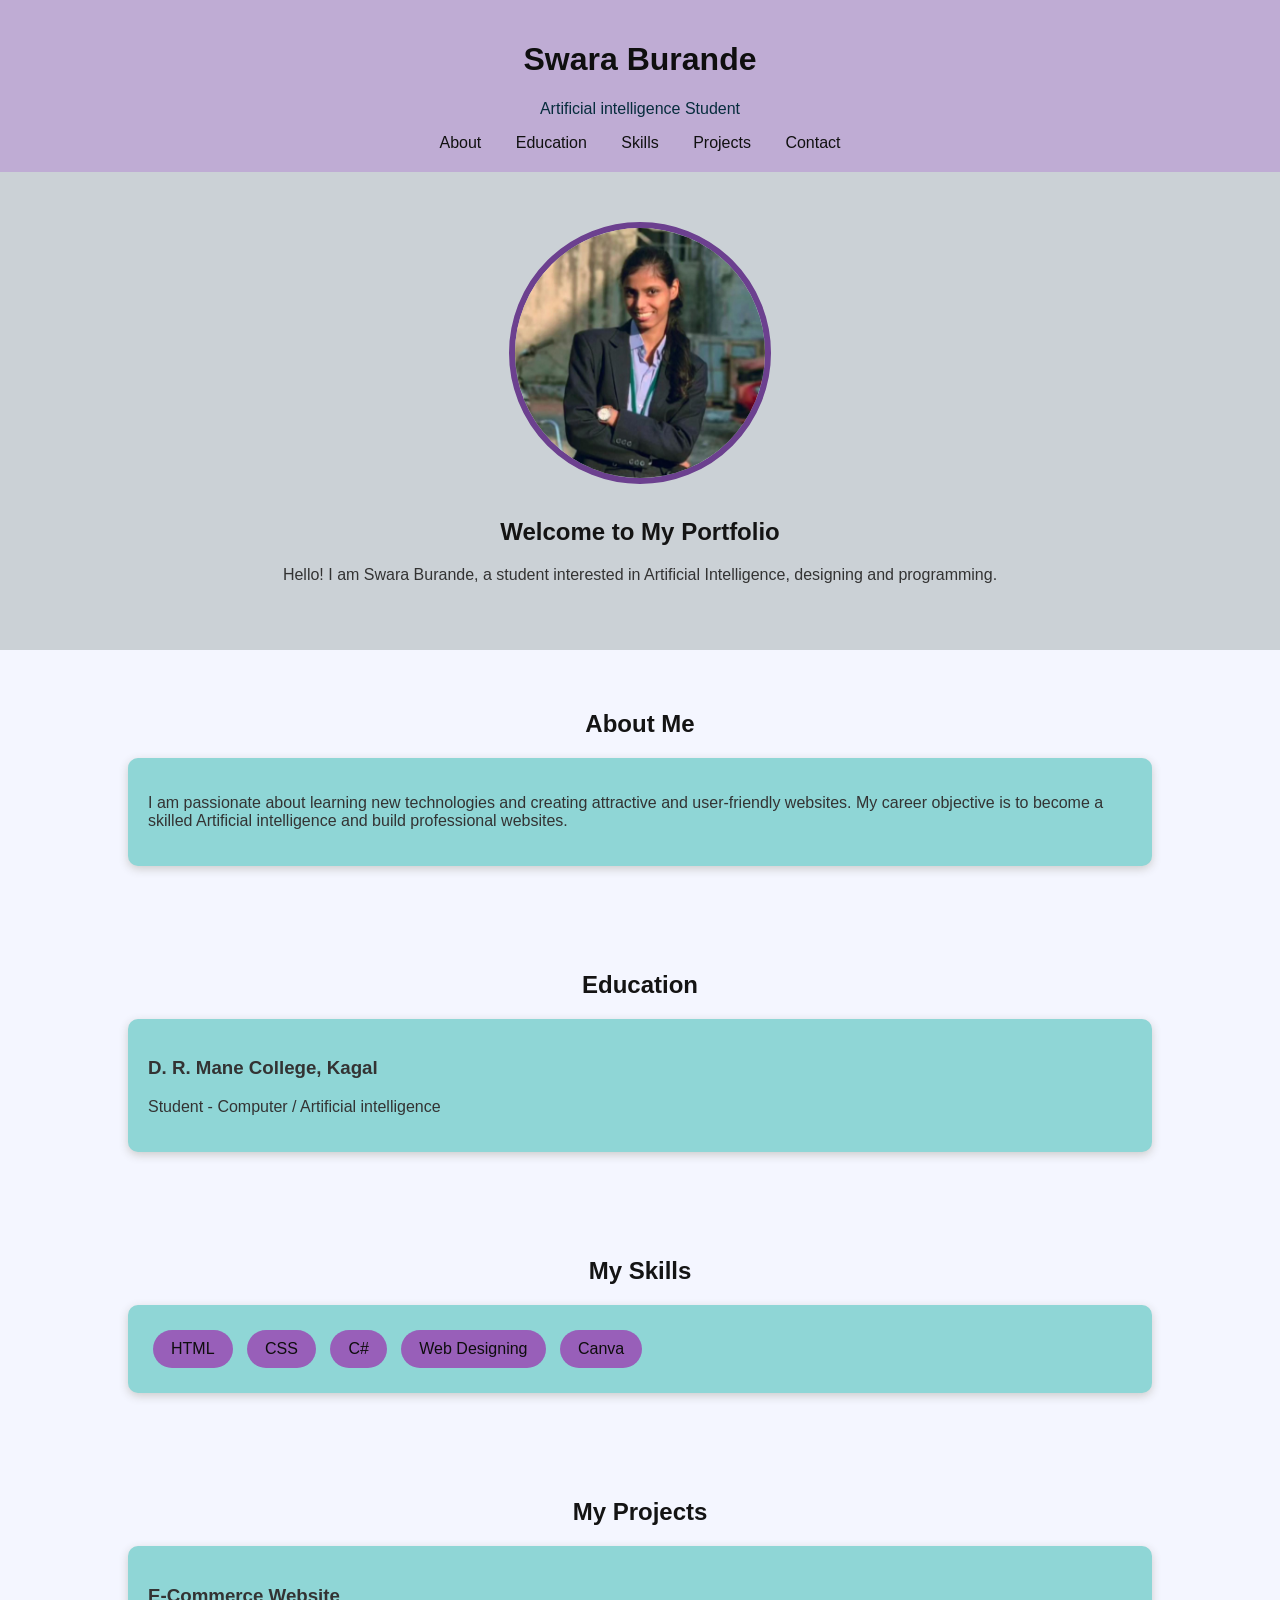
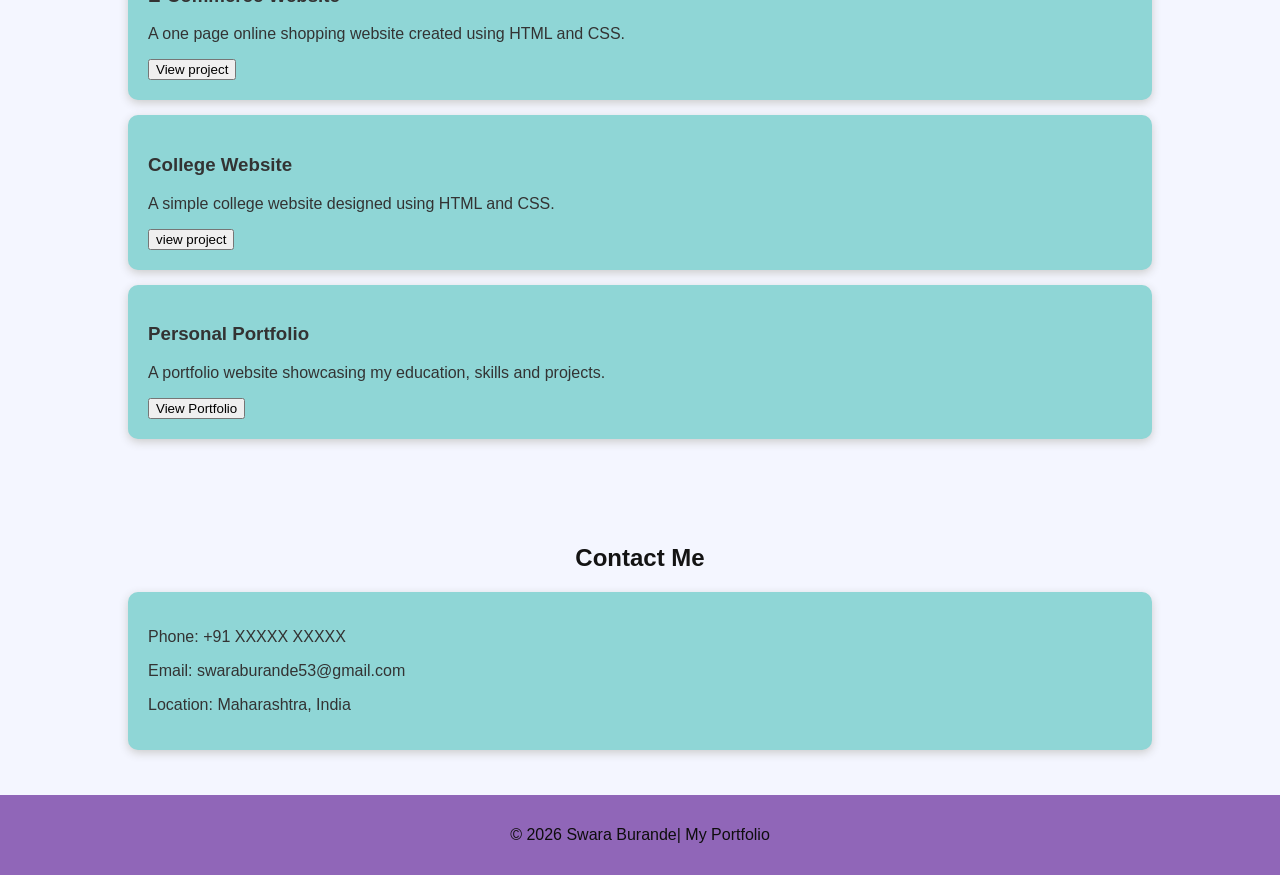
==== commit 4161e5da: "Add files via upload" ====
--- a/index.html
+++ b/index.html
@@ -14,8 +14,8 @@
         }
 
         header {
-            background: #8a9ed6;
-            color: rgb(12, 0, 0);
+            background: #bfacd4;
+            color: rgb(7, 44, 61);
             padding: 20px;
             text-align: center;
         }
